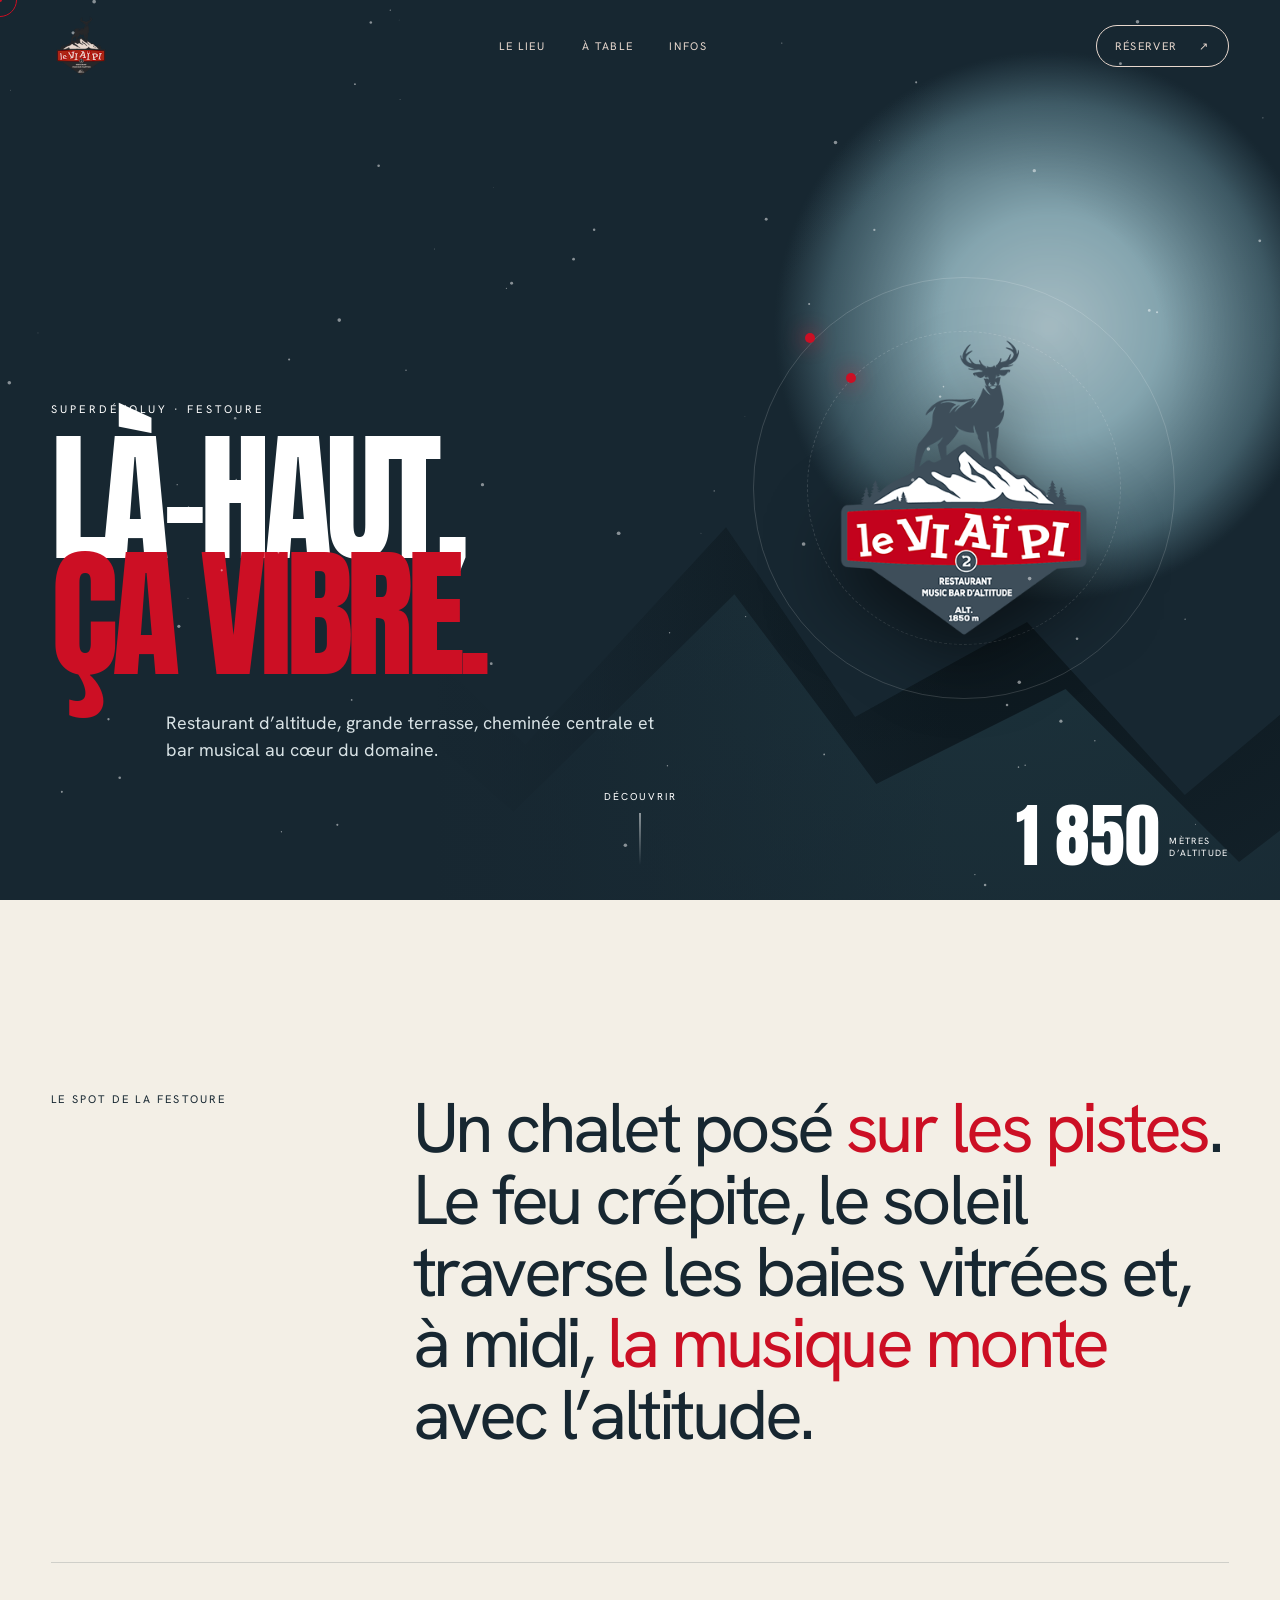
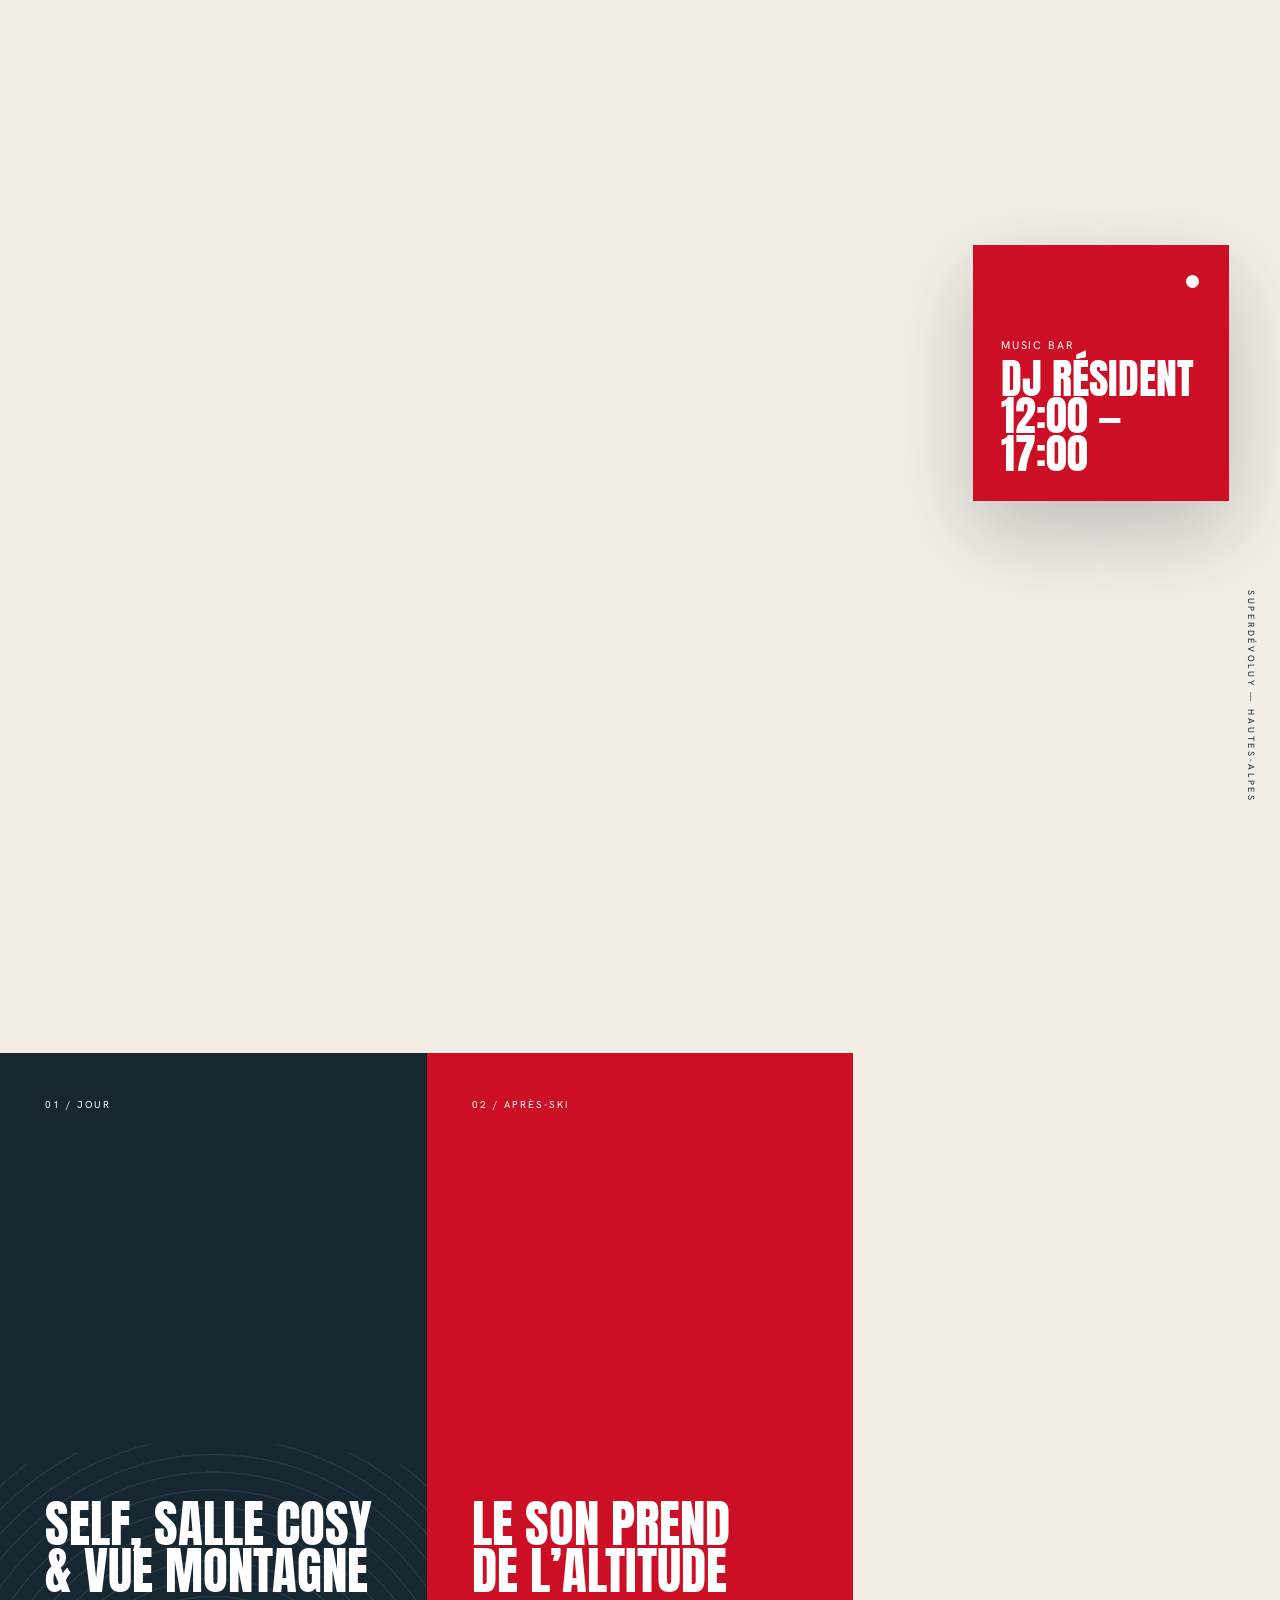
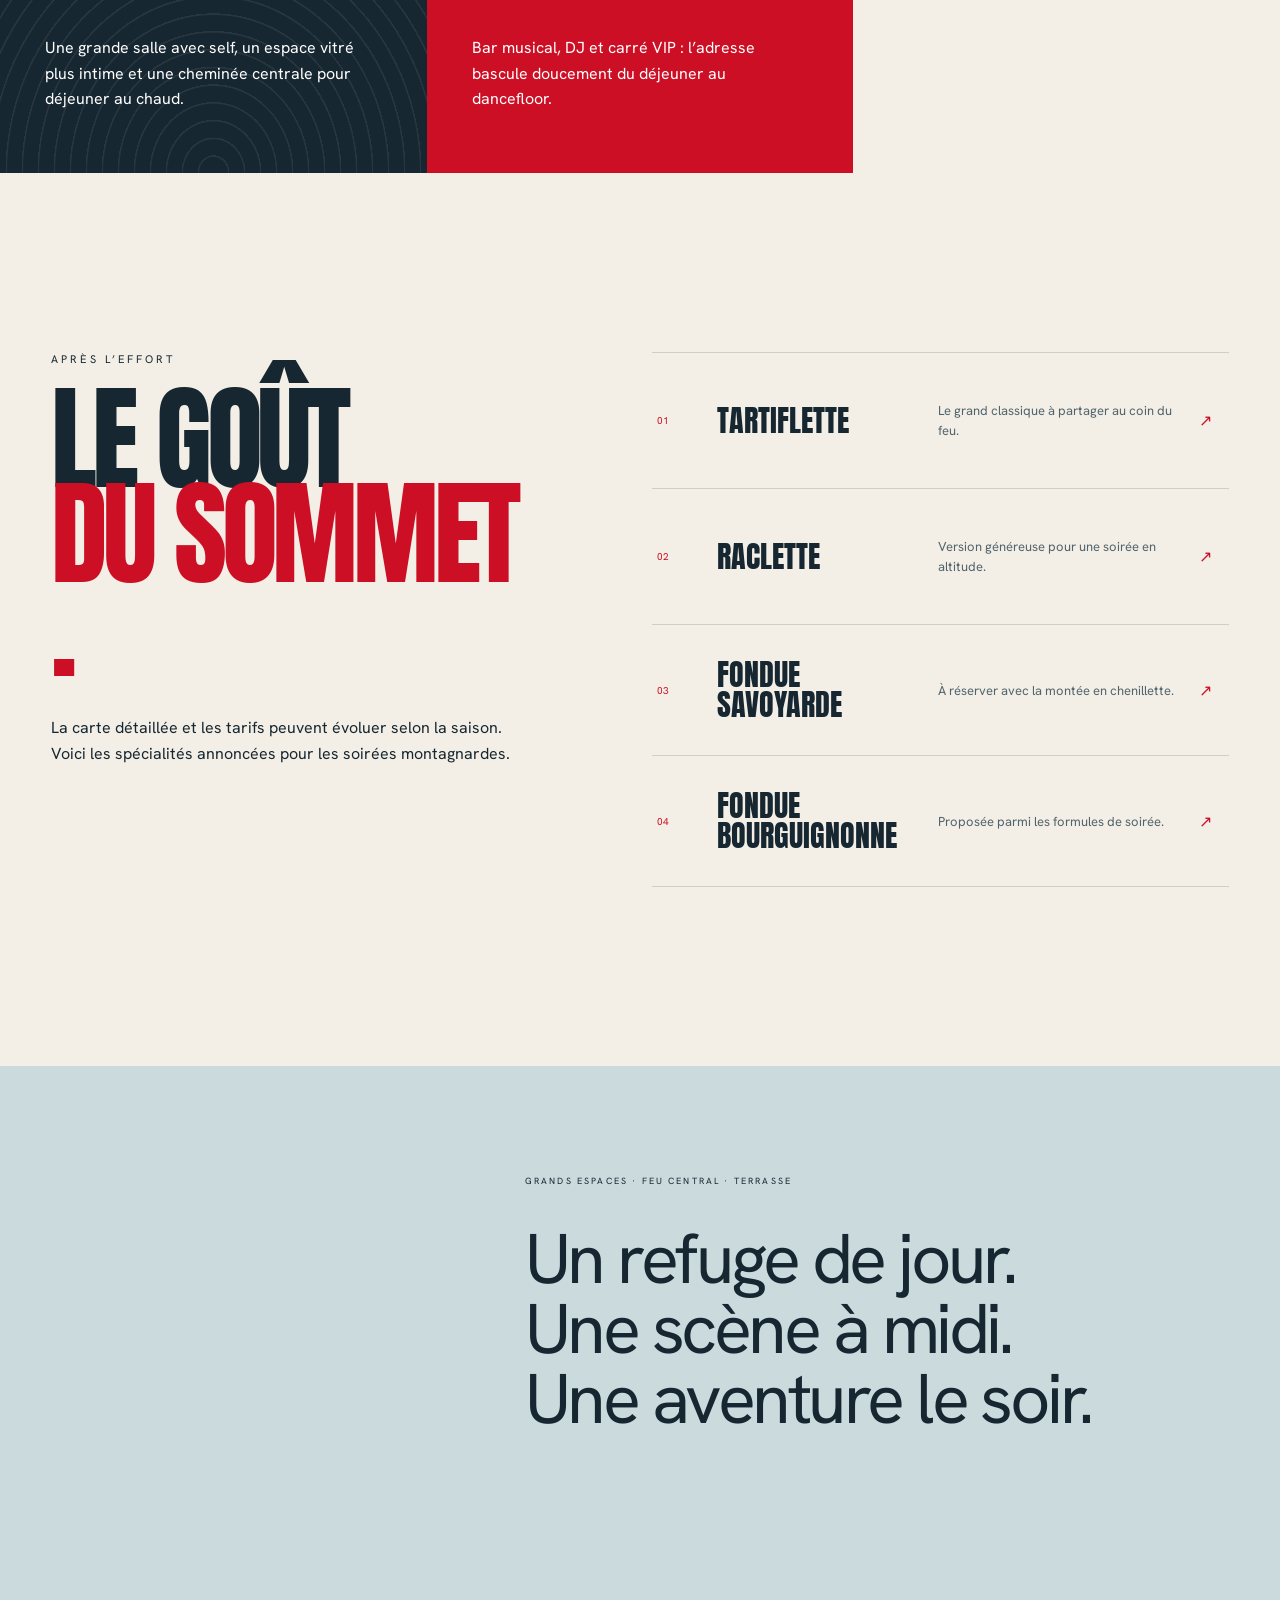
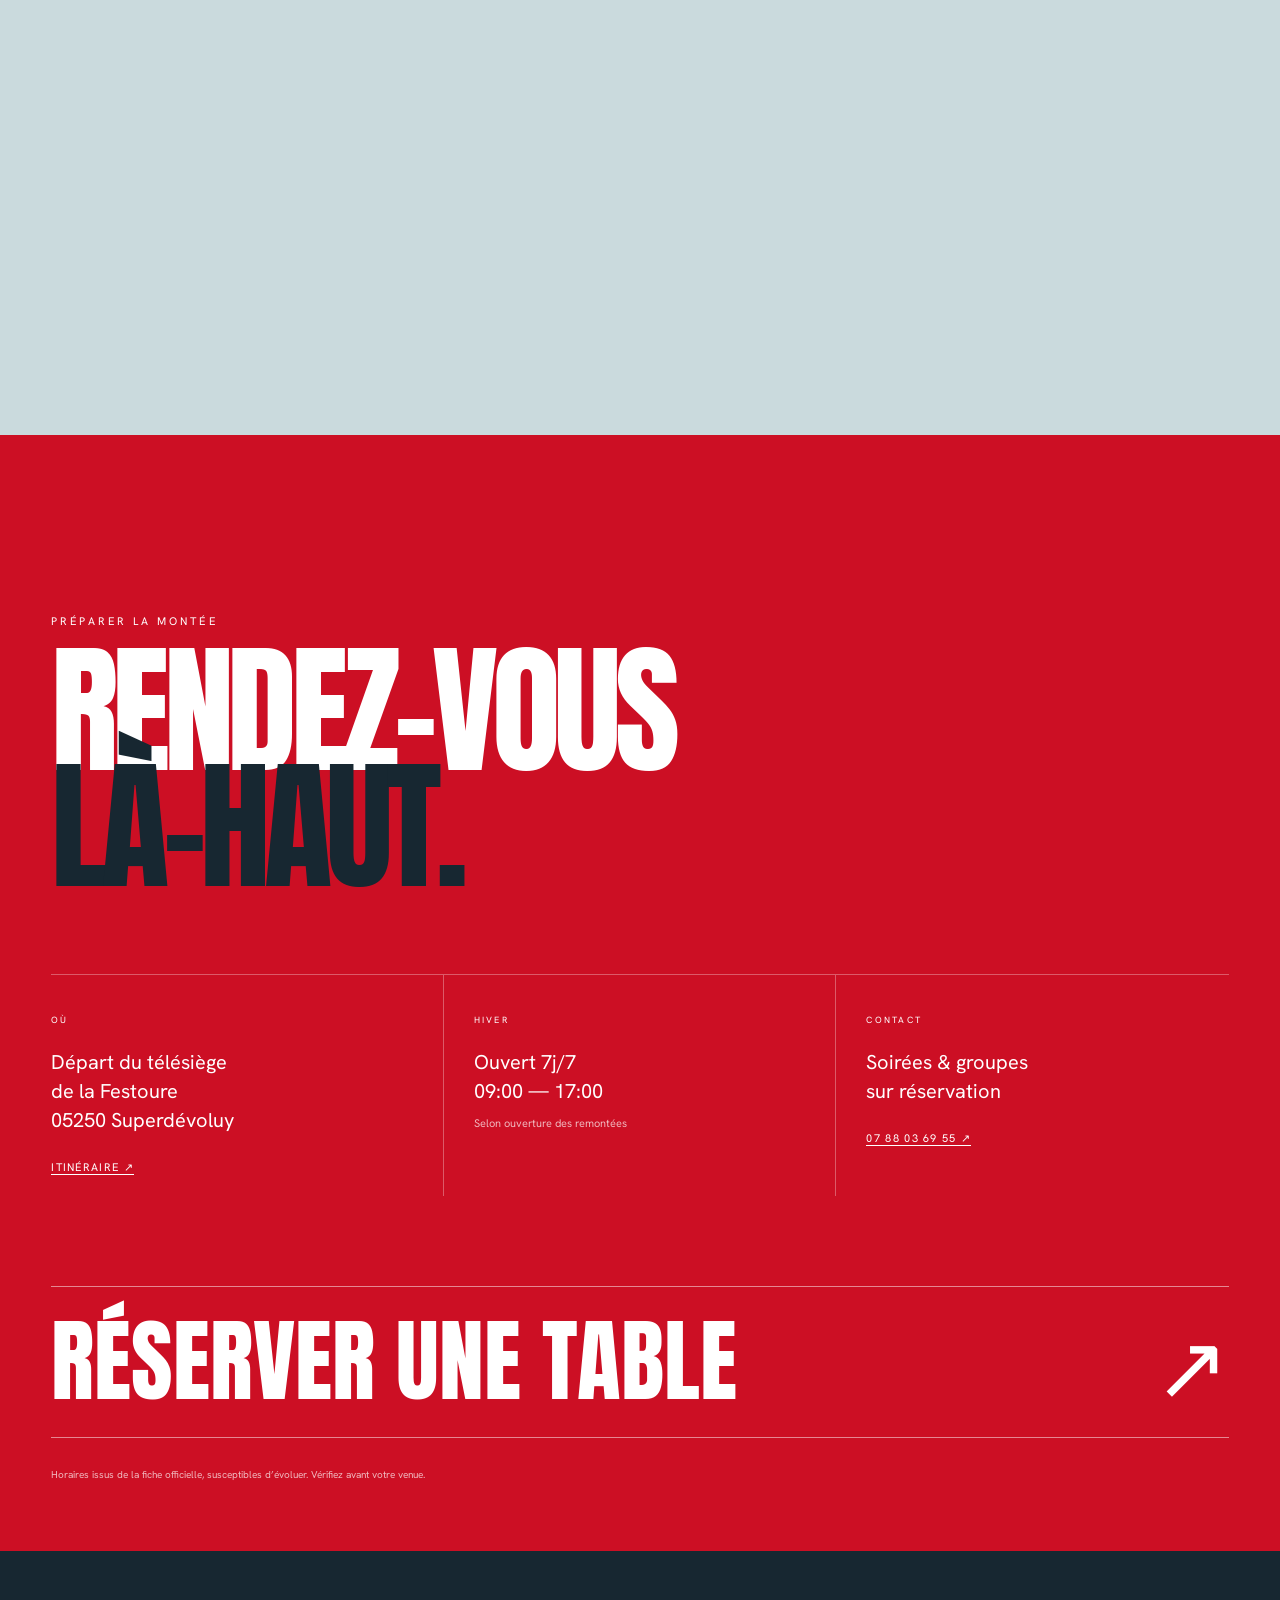
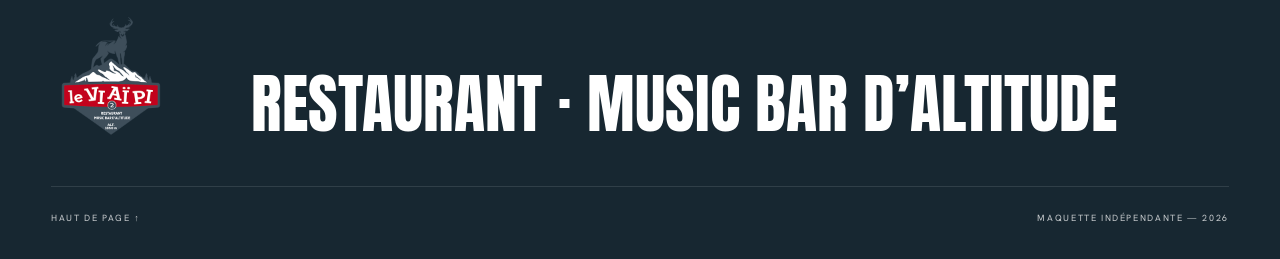
==== index.html @ 6c06258c "Initial premium website concept" ====
<!doctype html>
<html lang="fr">
<head>
  <meta charset="utf-8">
  <meta name="viewport" content="width=device-width, initial-scale=1">
  <meta name="theme-color" content="#172731">
  <meta name="description" content="Le Vi Aï Pi, restaurant et bar musical d’altitude à Superdévoluy, au départ du télésiège de la Festoure.">
  <title>Le Vi Aï Pi — Music bar d’altitude à Superdévoluy</title>
  <link rel="icon" href="favicon.svg" type="image/svg+xml">
  <link rel="preload" href="assets/anton.woff2" as="font" type="font/woff2" crossorigin>
  <link rel="preload" href="assets/hanken.woff2" as="font" type="font/woff2" crossorigin>
  <link rel="preload" href="assets/logo.png" as="image">
  <link rel="stylesheet" href="styles.css">
</head>
<body>
  <div class="loader" aria-hidden="true">
    <img src="assets/logo.png" alt="">
    <div class="loader-line"><i></i></div>
    <span>Montée à 1 850 m</span>
  </div>

  <canvas id="snow" aria-hidden="true"></canvas>
  <div class="cursor" aria-hidden="true"><span></span></div>

  <header class="nav">
    <a class="nav-mark" href="#top" aria-label="Retour en haut">
      <img src="assets/logo.png" alt="Le Vi Aï Pi">
    </a>
    <nav aria-label="Navigation principale">
      <a href="#experience">Le lieu</a>
      <a href="#carte">À table</a>
      <a href="#infos">Infos</a>
    </nav>
    <a class="nav-book magnetic" href="tel:+33788036955">Réserver <span>↗</span></a>
  </header>

  <main id="top">
    <section class="hero" aria-labelledby="hero-title">
      <div class="hero-bg" aria-hidden="true">
        <div class="ridge ridge-a"></div>
        <div class="ridge ridge-b"></div>
        <div class="sun"></div>
      </div>
      <div class="hero-copy">
        <p class="eyebrow reveal">Superdévoluy · Festoure</p>
        <h1 id="hero-title" class="split">Là-haut,<br><em>ça vibre.</em></h1>
        <p class="hero-intro reveal">Restaurant d’altitude, grande terrasse, cheminée centrale et bar musical au cœur du domaine.</p>
      </div>
      <div class="hero-emblem" data-tilt>
        <span class="orbit orbit-one"></span><span class="orbit orbit-two"></span>
        <img src="assets/logo.png" alt="Logo Le Vi Aï Pi — cerf sur les sommets">
      </div>
      <a class="scroll-cue" href="#experience"><span>Découvrir</span><i></i></a>
      <div class="altitude-stamp"><b>1 850</b><small>mètres<br>d’altitude</small></div>
    </section>

    <section class="manifesto" id="experience">
      <div class="manifesto-tag reveal">Le spot de la Festoure</div>
      <p class="manifesto-text">Un chalet posé <span>sur les pistes</span>. Le feu crépite, le soleil traverse les baies vitrées et, à midi, <span>la musique monte</span> avec l’altitude.</p>
      <div class="manifesto-line"></div>
    </section>

    <section class="photo-stage">
      <figure class="photo-main image-reveal">
        <img src="assets/terrace.webp" alt="Terrasse du Vi Aï Pi sur les pistes" loading="lazy">
        <figcaption><span>01</span> Plein soleil, face au snowpark</figcaption>
      </figure>
      <div class="floating-card reveal">
        <span class="pulse"></span>
        <p>Music bar</p>
        <strong>DJ résident<br>12:00 — 17:00</strong>
      </div>
      <p class="vertical-note">SUPERDÉVOLUY — HAUTES-ALPES</p>
    </section>

    <section class="features">
      <article class="feature feature-dark reveal">
        <span>01 / JOUR</span>
        <h2>Self, salle cosy<br>& vue montagne</h2>
        <p>Une grande salle avec self, un espace vitré plus intime et une cheminée centrale pour déjeuner au chaud.</p>
        <div class="wave" aria-hidden="true"></div>
      </article>
      <article class="feature feature-red reveal">
        <span>02 / APRÈS-SKI</span>
        <h2>Le son prend<br>de l’altitude</h2>
        <p>Bar musical, DJ et carré VIP : l’adresse bascule doucement du déjeuner au dancefloor.</p>
        <div class="equalizer" aria-hidden="true"><i></i><i></i><i></i><i></i><i></i><i></i><i></i></div>
      </article>
      <article class="feature feature-photo image-reveal">
        <img src="assets/interior.webp" alt="Ambiance intérieure du Vi Aï Pi" loading="lazy">
        <span>03 / SOIR</span>
        <div><h2>Soirées<br>montagnardes</h2><p>Montée et descente en chenillette, uniquement sur réservation.</p></div>
      </article>
    </section>

    <section class="menu" id="carte">
      <div class="menu-heading">
        <p class="eyebrow reveal">Après l’effort</p>
        <h2 class="split">Le goût<br><em>du sommet.</em></h2>
        <p class="reveal">La carte détaillée et les tarifs peuvent évoluer selon la saison. Voici les spécialités annoncées pour les soirées montagnardes.</p>
      </div>
      <div class="menu-list">
        <article class="menu-row reveal"><span>01</span><h3>Tartiflette</h3><p>Le grand classique à partager au coin du feu.</p><i>↗</i></article>
        <article class="menu-row reveal"><span>02</span><h3>Raclette</h3><p>Version généreuse pour une soirée en altitude.</p><i>↗</i></article>
        <article class="menu-row reveal"><span>03</span><h3>Fondue savoyarde</h3><p>À réserver avec la montée en chenillette.</p><i>↗</i></article>
        <article class="menu-row reveal"><span>04</span><h3>Fondue bourguignonne</h3><p>Proposée parmi les formules de soirée.</p><i>↗</i></article>
      </div>
    </section>

    <section class="gallery" aria-label="Galerie du Vi Aï Pi">
      <figure class="gallery-tall image-reveal"><img src="assets/altitude.webp" alt="Le Vi Aï Pi dans le domaine de Superdévoluy" loading="lazy"></figure>
      <div class="gallery-copy reveal"><span>GRANDS ESPACES · FEU CENTRAL · TERRASSE</span><p>Un refuge de jour.<br>Une scène à midi.<br>Une aventure le soir.</p></div>
      <figure class="gallery-wide image-reveal"><img src="assets/experience.webp" alt="Expérience en altitude au Vi Aï Pi" loading="lazy"></figure>
    </section>

    <section class="visit" id="infos">
      <div class="visit-title">
        <p class="eyebrow reveal">Préparer la montée</p>
        <h2 class="split">Rendez-vous<br><em>là-haut.</em></h2>
      </div>
      <div class="visit-grid">
        <div class="info-block reveal"><span>OÙ</span><p>Départ du télésiège<br>de la Festoure<br>05250 Superdévoluy</p><a href="https://www.google.com/maps/search/?api=1&query=Le+Vi+Ai+Pi+Altitude+Superdevoluy" target="_blank" rel="noopener">Itinéraire ↗</a></div>
        <div class="info-block reveal"><span>HIVER</span><p>Ouvert 7j/7<br>09:00 — 17:00<br><small>Selon ouverture des remontées</small></p></div>
        <div class="info-block reveal"><span>CONTACT</span><p>Soirées & groupes<br>sur réservation</p><a href="tel:+33788036955">07 88 03 69 55 ↗</a></div>
      </div>
      <a class="big-cta magnetic" href="tel:+33788036955"><span>Réserver une table</span><i>↗</i></a>
      <p class="notice">Horaires issus de la fiche officielle, susceptibles d’évoluer. Vérifiez avant votre venue.</p>
    </section>
  </main>

  <footer>
    <img src="assets/logo.png" alt="Le Vi Aï Pi">
    <p>Restaurant · Music bar d’altitude</p>
    <div><a href="#top">Haut de page ↑</a><span>Maquette indépendante — 2026</span></div>
  </footer>

  <script src="app.js"></script>
</body>
</html>
---- styles.css ----
@font-face{font-family:Anton;src:url('assets/anton.woff2') format('woff2');font-display:swap}@font-face{font-family:Hanken;src:url('assets/hanken.woff2') format('woff2');font-display:swap}
:root{--ink:#172731;--red:#cc0f24;--paper:#f3efe6;--ice:#d8e5e8;--line:rgba(23,39,49,.16);--pad:clamp(22px,4vw,72px)}
*{box-sizing:border-box}html{scroll-behavior:smooth}body{margin:0;background:var(--paper);color:var(--ink);font-family:Hanken,Arial,sans-serif;overflow-x:hidden}body.loading{overflow:hidden}a{color:inherit;text-decoration:none}img{display:block;max-width:100%}button,a{cursor:none}::selection{background:var(--red);color:white}
.loader{position:fixed;inset:0;z-index:1000;background:var(--ink);display:grid;place-content:center;justify-items:center;gap:24px;color:white;transition:opacity .7s ease,visibility .7s}.loader.done{opacity:0;visibility:hidden}.loader img{width:150px;filter:drop-shadow(0 12px 28px #0008);animation:loaderFloat 1.6s ease-in-out infinite}.loader span{text-transform:uppercase;font-size:11px;letter-spacing:.26em}.loader-line{width:210px;height:2px;background:#ffffff20;overflow:hidden}.loader-line i{display:block;width:45%;height:100%;background:var(--red);animation:loading 1.3s ease-in-out infinite}@keyframes loading{from{transform:translateX(-110%)}to{transform:translateX(270%)}}@keyframes loaderFloat{50%{transform:translateY(-8px)}}
#snow{position:fixed;inset:0;z-index:8;pointer-events:none;opacity:.7}.cursor{position:fixed;left:0;top:0;width:34px;height:34px;border:1px solid var(--red);border-radius:50%;z-index:999;pointer-events:none;transform:translate(-50%,-50%);transition:width .2s,height .2s,background .2s}.cursor span{position:absolute;width:4px;height:4px;border-radius:50%;background:var(--red);inset:50%;transform:translate(-50%,-50%)}.cursor.hover{width:62px;height:62px;background:#cc0f2418}@media(pointer:coarse){.cursor{display:none}button,a{cursor:pointer}}
.nav{position:fixed;z-index:50;top:0;left:0;right:0;height:92px;padding:12px var(--pad);display:flex;align-items:center;justify-content:space-between;color:white;mix-blend-mode:difference;transition:transform .45s}.nav.hide{transform:translateY(-110%)}.nav-mark img{width:60px;height:68px;object-fit:contain}.nav nav{display:flex;gap:36px;text-transform:uppercase;font-size:11px;letter-spacing:.15em}.nav nav a{position:relative}.nav nav a:after{content:"";position:absolute;left:0;right:100%;bottom:-6px;height:1px;background:currentColor;transition:right .3s}.nav nav a:hover:after{right:0}.nav-book{border:1px solid currentColor;border-radius:999px;padding:13px 18px;text-transform:uppercase;font-size:11px;letter-spacing:.12em}.nav-book span{margin-left:18px}
.hero{height:100svh;min-height:720px;position:relative;overflow:hidden;background:var(--ink);color:white;padding:130px var(--pad) 55px;display:grid;grid-template-columns:1.1fr .9fr;align-items:center}.hero-bg{position:absolute;inset:0;overflow:hidden}.hero-bg:after{content:"";position:absolute;inset:0;background:radial-gradient(circle at 76% 42%,transparent 0 18%,#17273199 54%,#172731 82%),linear-gradient(90deg,#172731 0 34%,transparent 74%)}.sun{position:absolute;width:44vw;aspect-ratio:1;border-radius:50%;right:-4vw;top:5vh;background:radial-gradient(circle,#d5edf3 0,#a9cfd9 28%,#557783 56%,transparent 69%);filter:blur(2px);opacity:.75}.ridge{position:absolute;left:-6%;right:-6%;bottom:-15%;height:62%;clip-path:polygon(0 67%,9% 52%,18% 60%,31% 21%,42% 48%,56% 9%,65% 43%,77% 26%,88% 57%,100% 31%,100% 100%,0 100%);background:#0c171d}.ridge-b{transform:translateY(12%) scaleX(1.1);background:#213943;opacity:.8}.hero-copy{position:relative;z-index:2;align-self:end;padding-bottom:9vh}.eyebrow{text-transform:uppercase;font-size:11px;letter-spacing:.28em;margin:0 0 25px}.hero h1,.menu h2,.visit h2{font:400 clamp(80px,11vw,190px)/.82 Anton,sans-serif;text-transform:uppercase;letter-spacing:-.045em;margin:0}.hero h1 em,.menu h2 em,.visit h2 em{font-style:normal;color:var(--red)}.hero-intro{font-size:clamp(16px,1.4vw,21px);line-height:1.5;max-width:520px;margin:38px 0 0 9vw;color:#d7e1e4}.hero-emblem{position:relative;z-index:3;justify-self:center;width:min(35vw,490px);aspect-ratio:1;display:grid;place-items:center;transform-style:preserve-3d;will-change:transform}.hero-emblem img{width:67%;filter:drop-shadow(0 30px 35px #0008);animation:emblem 5s ease-in-out infinite}.orbit{position:absolute;inset:3%;border:1px solid #ffffff28;border-radius:50%;animation:spin 18s linear infinite}.orbit:before{content:"";position:absolute;width:10px;height:10px;background:var(--red);border-radius:50%;top:13%;left:12%;box-shadow:0 0 20px var(--red)}.orbit-two{inset:15%;animation-direction:reverse;animation-duration:11s;border-style:dashed}@keyframes spin{to{transform:rotate(360deg)}}@keyframes emblem{50%{transform:translateY(-14px) rotate(-1deg)}}.scroll-cue{position:absolute;z-index:4;bottom:35px;left:50%;transform:translateX(-50%);font-size:10px;letter-spacing:.2em;text-transform:uppercase;display:grid;justify-items:center;gap:10px}.scroll-cue i{height:52px;width:1px;background:linear-gradient(white,transparent)}.altitude-stamp{position:absolute;right:var(--pad);bottom:40px;display:flex;align-items:flex-end;gap:9px;z-index:3}.altitude-stamp b{font:70px/.7 Anton}.altitude-stamp small{text-transform:uppercase;font-size:9px;letter-spacing:.15em;line-height:1.4}
.manifesto{padding:clamp(100px,15vw,240px) var(--pad);display:grid;grid-template-columns:1fr 3fr;gap:7vw;position:relative}.manifesto-tag{font-size:11px;text-transform:uppercase;letter-spacing:.2em}.manifesto-text{font-size:clamp(38px,5.5vw,86px);line-height:1.02;letter-spacing:-.05em;margin:0;max-width:1300px}.manifesto-text span{color:var(--red)}.manifesto-line{position:absolute;bottom:80px;left:var(--pad);right:var(--pad);height:1px;background:var(--line);transform-origin:left}
.photo-stage{position:relative;padding:0 calc(var(--pad) * 1.6) 150px}.photo-main{margin:0;width:84%;height:min(72vw,860px);overflow:hidden;position:relative}.photo-main img{width:100%;height:100%;object-fit:cover;transform:scale(1.08)}.photo-main figcaption{position:absolute;left:22px;bottom:22px;background:var(--paper);padding:14px 18px;text-transform:uppercase;font-size:10px;letter-spacing:.13em}.photo-main figcaption span{color:var(--red);margin-right:30px}.floating-card{position:absolute;right:var(--pad);top:20%;background:var(--red);color:white;width:clamp(180px,20vw,310px);aspect-ratio:1;padding:28px;display:flex;flex-direction:column;justify-content:flex-end;box-shadow:0 30px 80px #17273140;transform:rotate(3deg)}.floating-card p{font-size:11px;text-transform:uppercase;letter-spacing:.17em;margin:auto 0 8px}.floating-card strong{font:42px/.9 Anton;text-transform:uppercase}.pulse{position:absolute;top:30px;right:30px;width:13px;height:13px;border-radius:50%;background:white;box-shadow:0 0 0 0 #fff;animation:pulse 1.8s infinite}@keyframes pulse{70%{box-shadow:0 0 0 18px #ffffff00}}.vertical-note{position:absolute;right:14px;bottom:250px;writing-mode:vertical-rl;text-transform:uppercase;font-size:9px;letter-spacing:.3em}
.features{display:grid;grid-template-columns:repeat(3,1fr);min-height:720px}.feature{padding:45px;position:relative;overflow:hidden;min-height:660px;display:flex;flex-direction:column}.feature>span{font-size:10px;letter-spacing:.2em;z-index:2}.feature h2{font:clamp(45px,4vw,72px)/.92 Anton;text-transform:uppercase;margin:auto 0 25px;position:relative;z-index:2}.feature p{max-width:360px;line-height:1.6;position:relative;z-index:2}.feature-dark{background:var(--ink);color:white}.feature-red{background:var(--red);color:white}.feature-photo{padding:0;color:white}.feature-photo>img{position:absolute;inset:0;width:100%;height:100%;object-fit:cover;transition:transform 1s}.feature-photo:after{content:"";position:absolute;inset:0;background:linear-gradient(transparent 30%,#071016e8)}.feature-photo>span{padding:45px}.feature-photo div{position:absolute;z-index:2;left:45px;right:45px;bottom:45px}.feature-photo h2{margin:0 0 25px}.wave{position:absolute;inset:auto -20% 0;height:46%;border-radius:50% 50% 0 0/30% 30% 0 0;background:repeating-radial-gradient(ellipse at center bottom,transparent 0 14px,#ffffff12 15px 16px);animation:wave 5s ease-in-out infinite}@keyframes wave{50%{transform:scale(1.08) translateY(8%)}}.equalizer{height:42%;display:flex;align-items:flex-end;gap:9px;position:absolute;bottom:-2%;right:5%;left:5%;opacity:.25}.equalizer i{flex:1;background:#fff;animation:eq 1s ease-in-out infinite alternate;transform-origin:bottom}.equalizer i:nth-child(2n){animation-delay:.2s}.equalizer i:nth-child(3n){animation-delay:.45s}@keyframes eq{from{height:18%}to{height:95%}}
.menu{padding:clamp(110px,14vw,220px) var(--pad);display:grid;grid-template-columns:.9fr 1.1fr;gap:10vw}.menu-heading h2{font-size:clamp(78px,9vw,150px)}.menu-heading>p:last-child{max-width:520px;line-height:1.65;margin-top:40px}.menu-list{border-top:1px solid var(--line)}.menu-row{display:grid;grid-template-columns:40px 1fr 1.2fr 25px;gap:20px;align-items:center;border-bottom:1px solid var(--line);padding:35px 5px;transition:background .35s,padding .35s}.menu-row:hover{background:#fff9;padding-left:22px;padding-right:22px}.menu-row>span{font-size:10px;color:var(--red)}.menu-row h3{font:30px/1 Anton;text-transform:uppercase;margin:0}.menu-row p{font-size:13px;line-height:1.5;color:#51646d}.menu-row i{font-style:normal;color:var(--red)}
.gallery{background:#cadadd;padding:var(--pad);display:grid;grid-template-columns:.75fr 1.25fr;grid-template-rows:auto auto;gap:var(--pad);align-items:end}.gallery figure{margin:0;overflow:hidden}.gallery img{width:100%;height:100%;object-fit:cover}.gallery-tall{height:66vw;max-height:920px;grid-row:1/3}.gallery-wide{height:35vw;max-height:520px}.gallery-copy{padding:50px 0}.gallery-copy span{font-size:9px;letter-spacing:.24em}.gallery-copy p{font-size:clamp(40px,5.5vw,82px);line-height:1;margin:35px 0 0;letter-spacing:-.05em}
.visit{background:var(--red);color:white;padding:clamp(110px,14vw,210px) var(--pad) 60px}.visit-title h2{font-size:clamp(85px,11vw,180px)}.visit-title h2 em{color:var(--ink)}.visit-grid{display:grid;grid-template-columns:repeat(3,1fr);margin:90px 0;border-top:1px solid #ffffff50}.info-block{padding:32px 20px 20px 0;border-right:1px solid #ffffff50;min-height:220px}.info-block:last-child{border:0;padding-left:30px}.info-block:nth-child(2){padding-left:30px}.info-block span{font-size:9px;letter-spacing:.25em}.info-block p{font-size:20px;line-height:1.45}.info-block small{font-size:11px;opacity:.7}.info-block a{text-transform:uppercase;font-size:11px;letter-spacing:.12em;border-bottom:1px solid}.big-cta{border-top:1px solid #ffffff80;border-bottom:1px solid #ffffff80;padding:30px 0;display:flex;justify-content:space-between;align-items:center;font:clamp(45px,7vw,110px)/1 Anton;text-transform:uppercase}.big-cta i{font-style:normal}.notice{font-size:10px;opacity:.7;margin-top:30px}
footer{background:var(--ink);color:white;padding:65px var(--pad) 35px;display:grid;grid-template-columns:150px 1fr;align-items:end;gap:50px}footer img{width:120px}footer>p{font:clamp(32px,5vw,70px)/1 Anton;text-transform:uppercase;margin:0}footer div{grid-column:1/-1;border-top:1px solid #ffffff25;padding-top:25px;display:flex;justify-content:space-between;text-transform:uppercase;font-size:9px;letter-spacing:.18em;opacity:.75}
.reveal{opacity:0;transform:translateY(35px);transition:opacity .9s ease,transform .9s cubic-bezier(.2,.75,.2,1)}.reveal.visible{opacity:1;transform:none}.split .char{display:inline-block;transform:translateY(110%);opacity:0;transition:transform .8s cubic-bezier(.2,.8,.2,1),opacity .5s}.split.visible .char{transform:none;opacity:1}.image-reveal{clip-path:inset(0 0 100% 0);transition:clip-path 1.25s cubic-bezier(.2,.75,.2,1)}.image-reveal.visible{clip-path:inset(0)}.image-reveal img{transition:transform 1.5s cubic-bezier(.2,.75,.2,1)}.image-reveal.visible img{transform:scale(1)}
@media(max-width:900px){.nav{height:76px}.nav nav{display:none}.nav-mark img{width:48px}.hero{grid-template-columns:1fr;padding-top:100px}.hero-copy{align-self:end;padding-bottom:17vh}.hero-emblem{position:absolute;width:76vw;right:-20vw;top:10vh;opacity:.7}.hero-intro{max-width:80%}.altitude-stamp{display:none}.manifesto{grid-template-columns:1fr}.manifesto-text{font-size:42px}.photo-stage{padding:0 20px 100px}.photo-main{width:100%;height:110vw}.floating-card{top:auto;bottom:40px;right:8px}.features{grid-template-columns:1fr}.feature{min-height:600px}.menu{grid-template-columns:1fr}.menu-row{grid-template-columns:30px 1fr 20px}.menu-row p{display:none}.gallery{grid-template-columns:1fr}.gallery-tall{height:120vw;grid-row:auto}.gallery-wide{height:70vw}.visit-grid{grid-template-columns:1fr}.info-block{border-right:0;border-bottom:1px solid #ffffff50;padding-left:0!important}.big-cta{font-size:45px}footer{grid-template-columns:90px 1fr;gap:20px}footer img{width:80px}.cursor{display:none}}
@media(prefers-reduced-motion:reduce){*{scroll-behavior:auto!important;animation:none!important;transition-duration:.01ms!important}.reveal,.split .char{opacity:1;transform:none}.image-reveal{clip-path:none}}
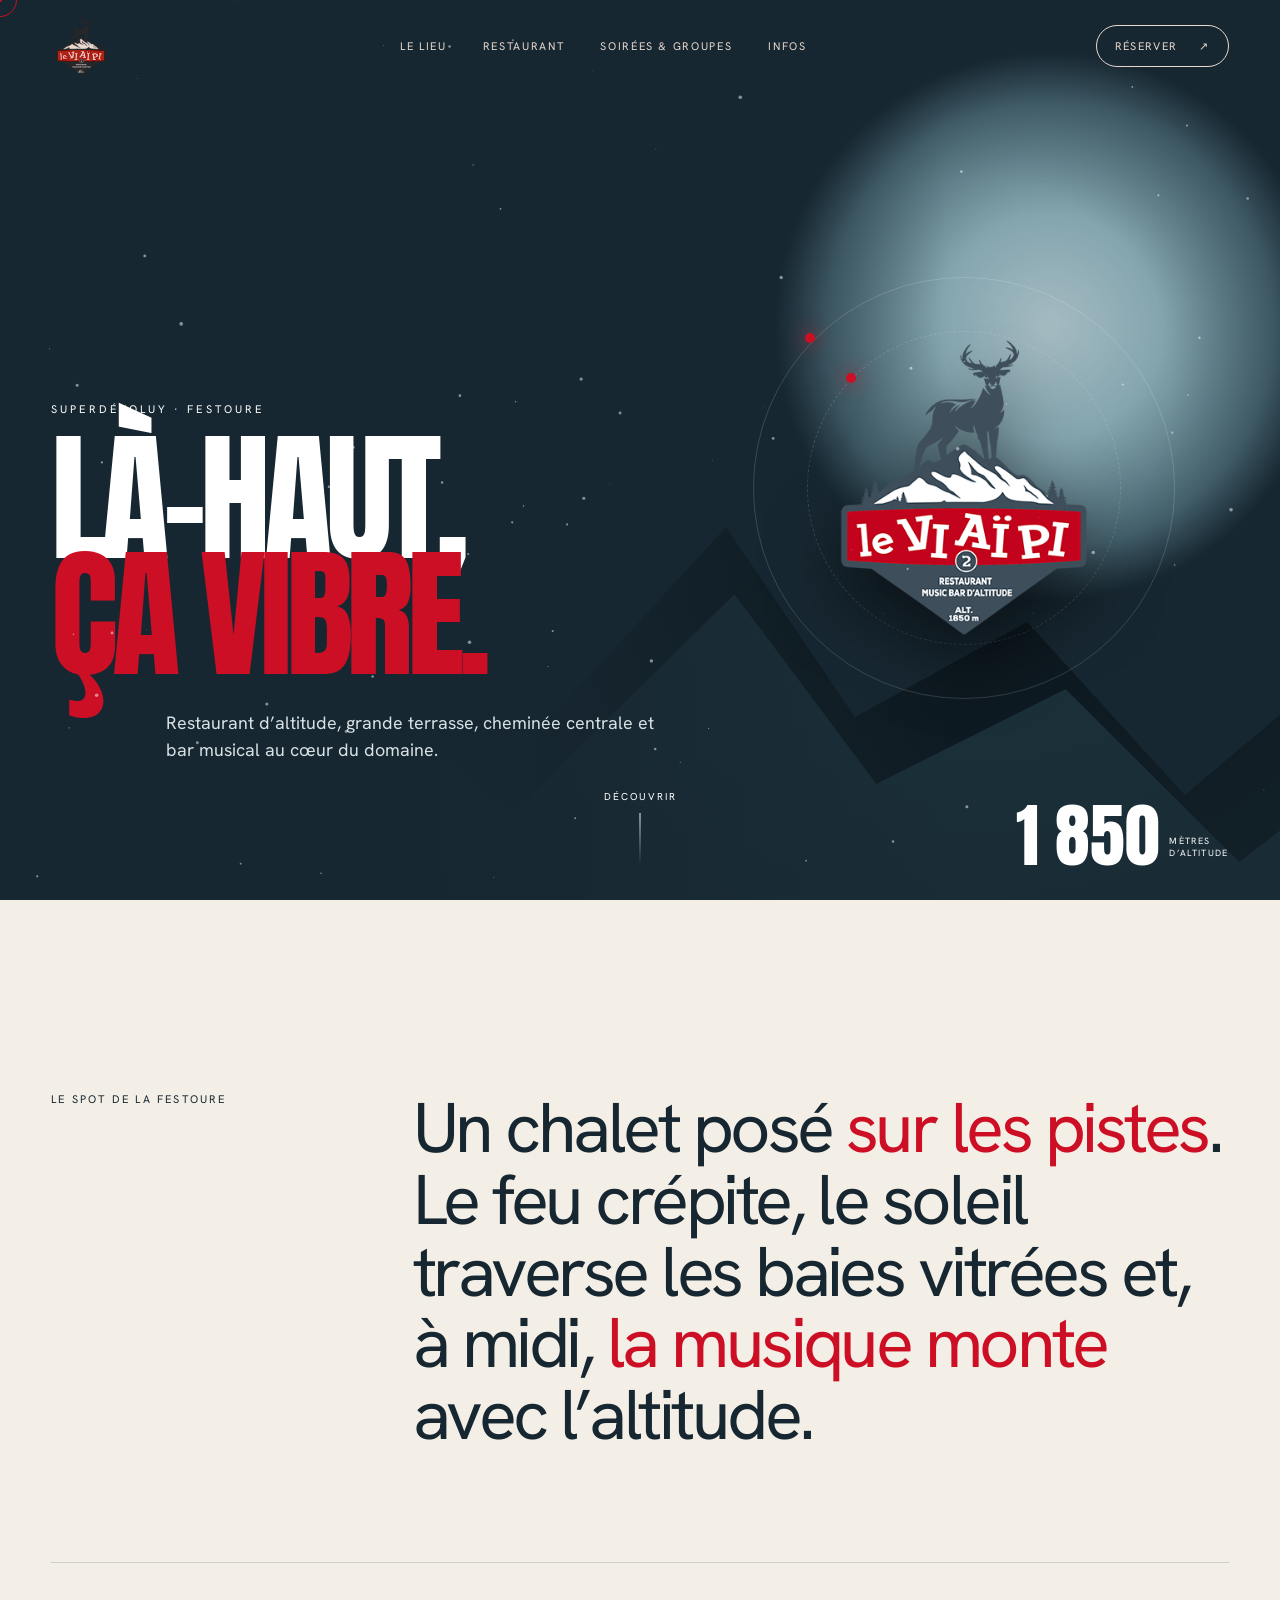
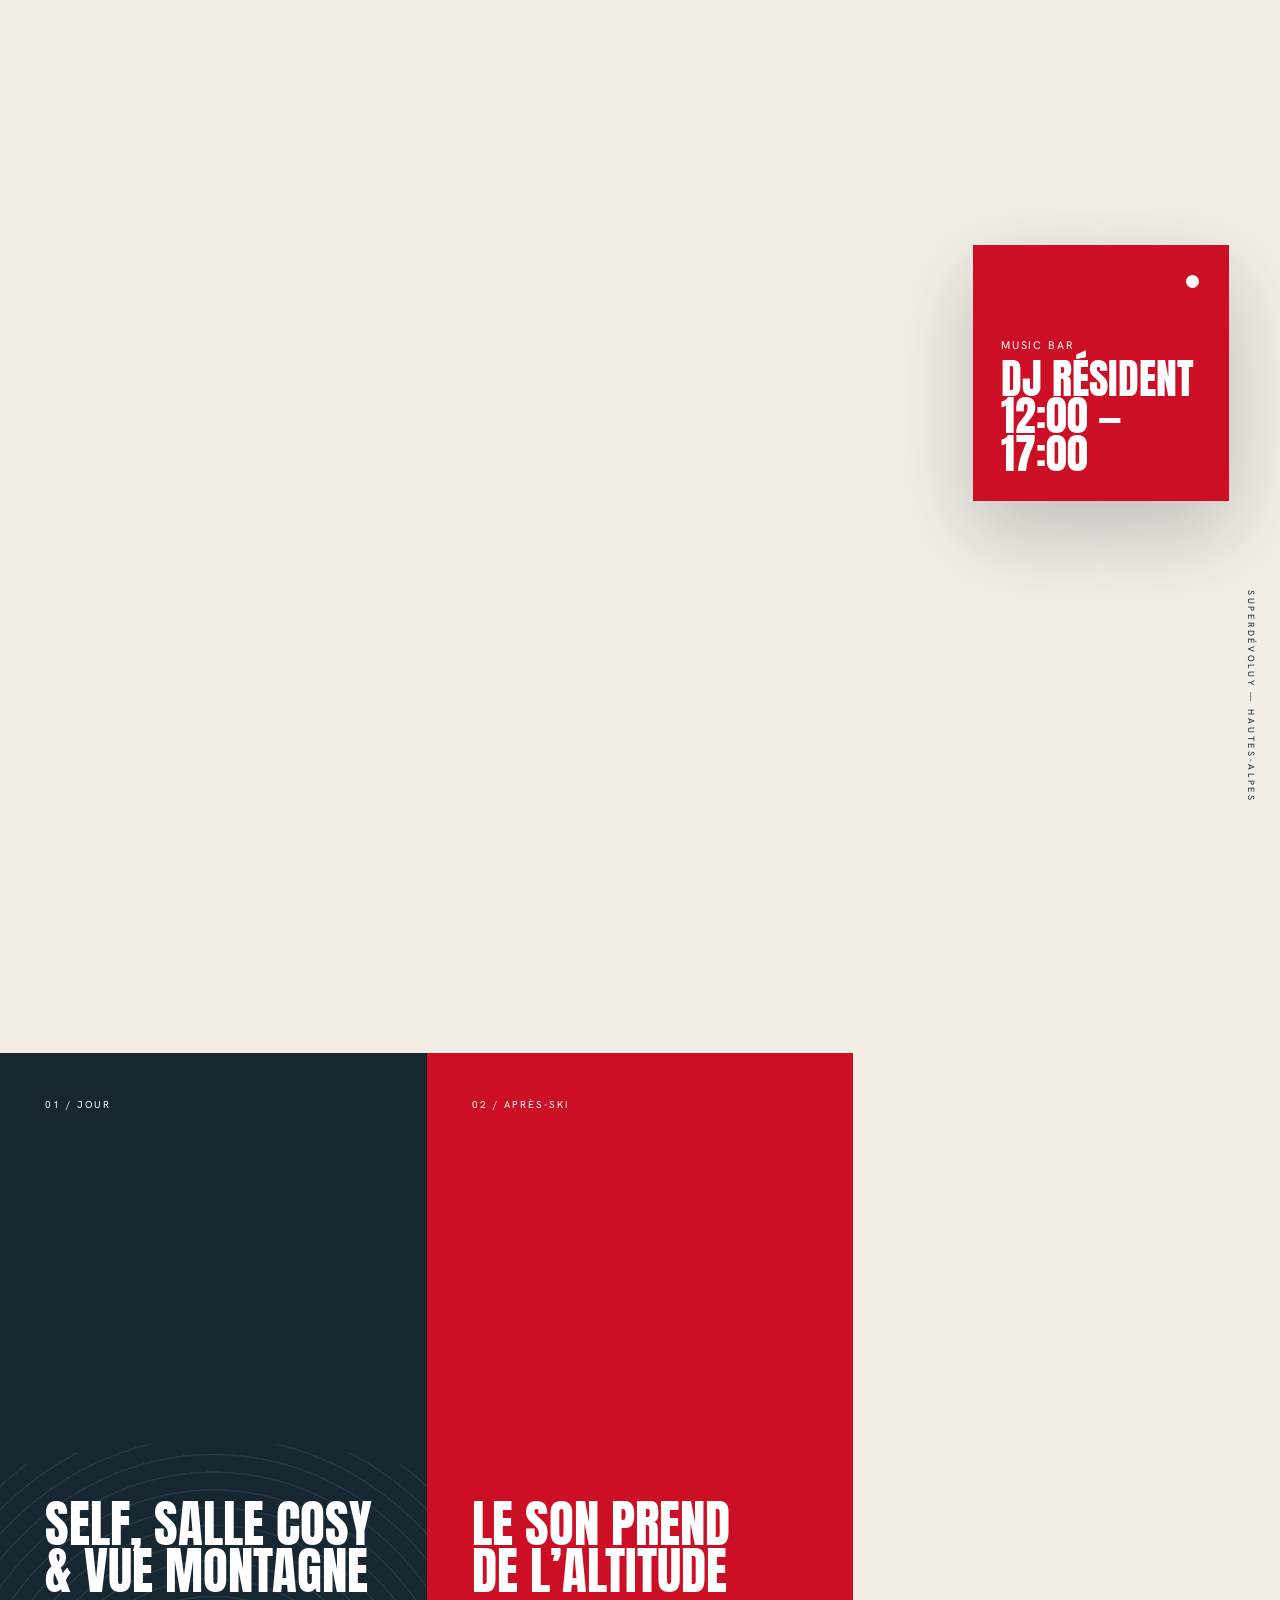
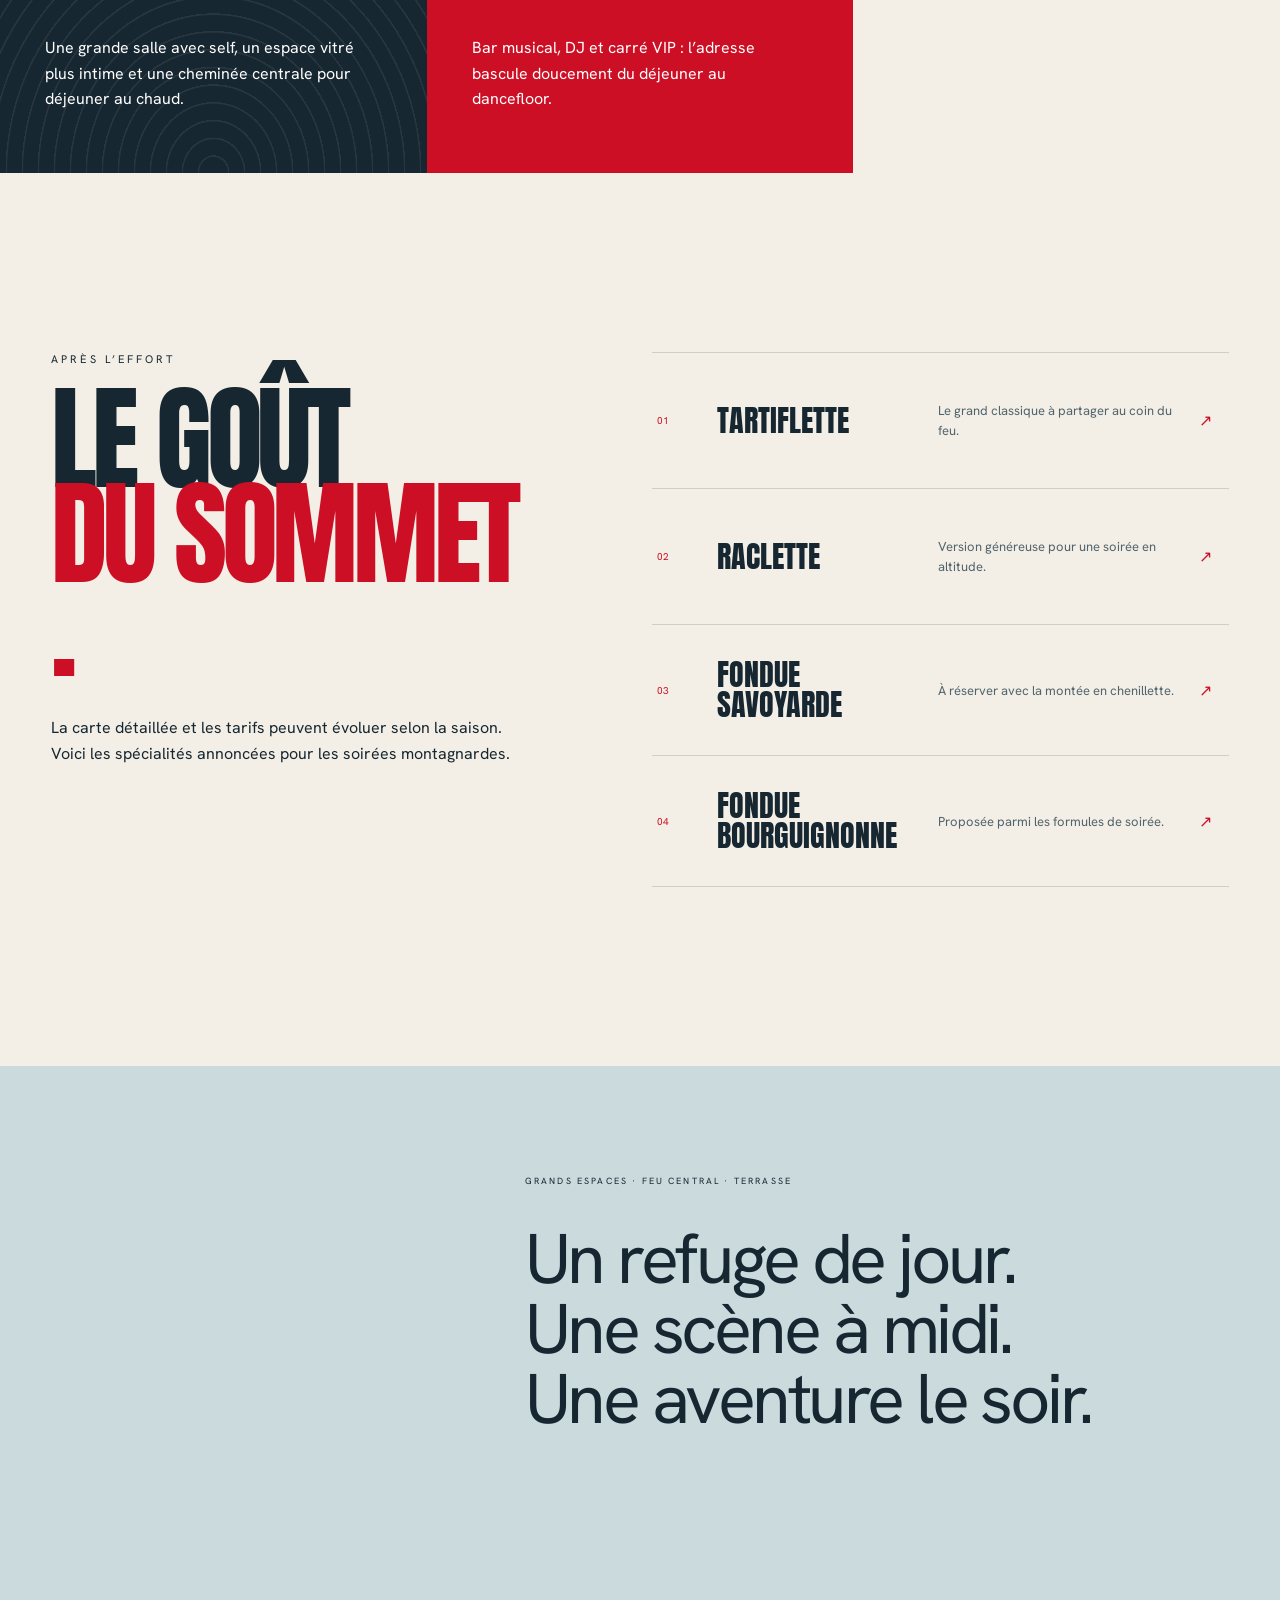
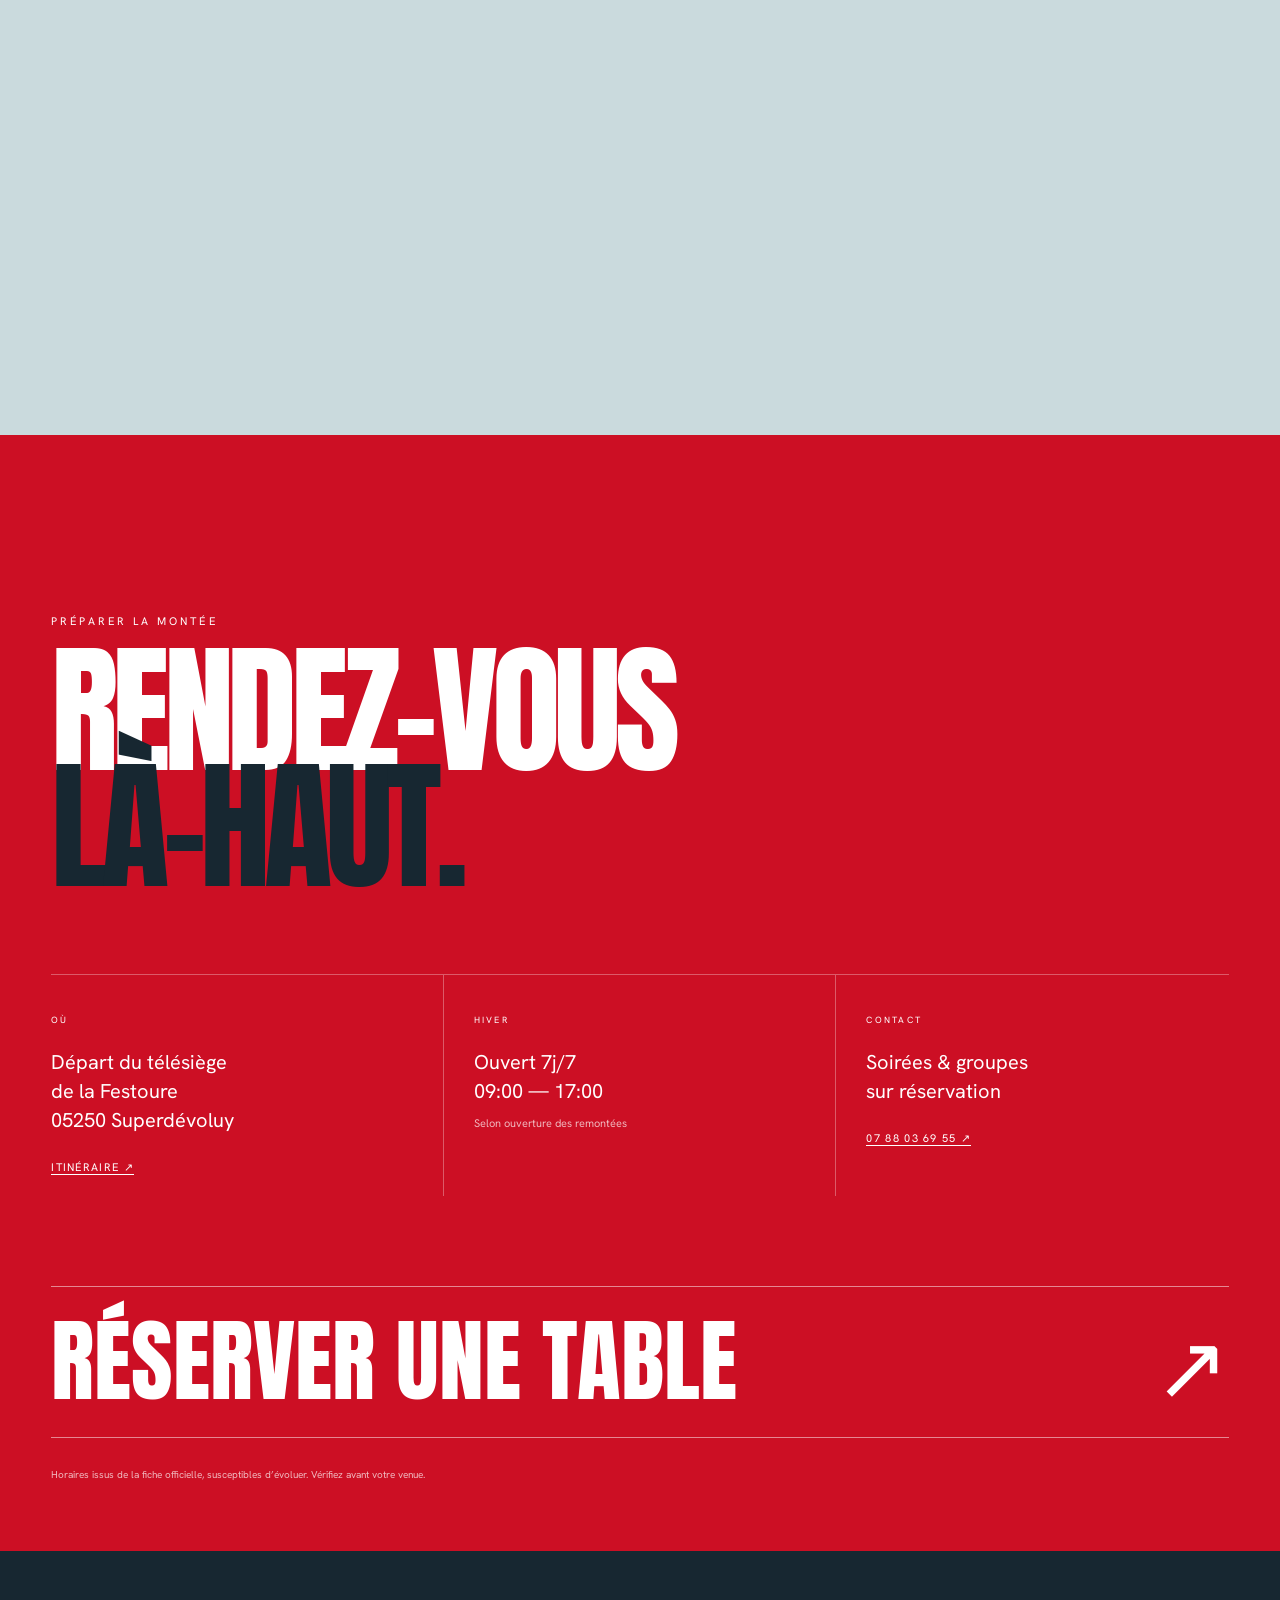
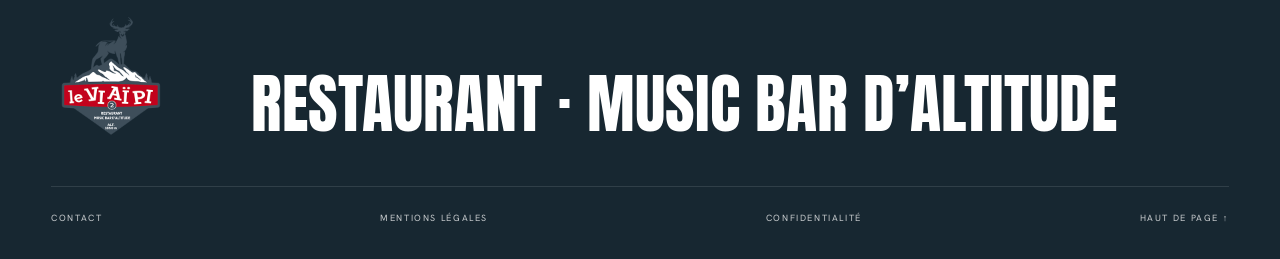
==== commit 04d0060e: "feat: expand into a complete multipage website" ====
--- a/index.html
+++ b/index.html
@@ -27,9 +27,10 @@
       <img src="assets/logo.png" alt="Le Vi Aï Pi">
     </a>
     <nav aria-label="Navigation principale">
-      <a href="#experience">Le lieu</a>
-      <a href="#carte">À table</a>
-      <a href="#infos">Infos</a>
+      <a href="le-lieu.html">Le lieu</a>
+      <a href="restaurant.html">Restaurant</a>
+      <a href="soirees-groupes.html">Soirées & groupes</a>
+      <a href="infos-pratiques.html">Infos</a>
     </nav>
     <a class="nav-book magnetic" href="tel:+33788036955">Réserver <span>↗</span></a>
   </header>
@@ -131,7 +132,7 @@
   <footer>
     <img src="assets/logo.png" alt="Le Vi Aï Pi">
     <p>Restaurant · Music bar d’altitude</p>
-    <div><a href="#top">Haut de page ↑</a><span>Maquette indépendante — 2026</span></div>
+    <div><a href="contact.html">Contact</a><a href="mentions-legales.html">Mentions légales</a><a href="confidentialite.html">Confidentialité</a><a href="#top">Haut de page ↑</a></div>
   </footer>
 
   <script src="app.js"></script>
--- a/styles.css
+++ b/styles.css
@@ -15,3 +15,13 @@
 .reveal{opacity:0;transform:translateY(35px);transition:opacity .9s ease,transform .9s cubic-bezier(.2,.75,.2,1)}.reveal.visible{opacity:1;transform:none}.split .char{display:inline-block;transform:translateY(110%);opacity:0;transition:transform .8s cubic-bezier(.2,.8,.2,1),opacity .5s}.split.visible .char{transform:none;opacity:1}.image-reveal{clip-path:inset(0 0 100% 0);transition:clip-path 1.25s cubic-bezier(.2,.75,.2,1)}.image-reveal.visible{clip-path:inset(0)}.image-reveal img{transition:transform 1.5s cubic-bezier(.2,.75,.2,1)}.image-reveal.visible img{transform:scale(1)}
 @media(max-width:900px){.nav{height:76px}.nav nav{display:none}.nav-mark img{width:48px}.hero{grid-template-columns:1fr;padding-top:100px}.hero-copy{align-self:end;padding-bottom:17vh}.hero-emblem{position:absolute;width:76vw;right:-20vw;top:10vh;opacity:.7}.hero-intro{max-width:80%}.altitude-stamp{display:none}.manifesto{grid-template-columns:1fr}.manifesto-text{font-size:42px}.photo-stage{padding:0 20px 100px}.photo-main{width:100%;height:110vw}.floating-card{top:auto;bottom:40px;right:8px}.features{grid-template-columns:1fr}.feature{min-height:600px}.menu{grid-template-columns:1fr}.menu-row{grid-template-columns:30px 1fr 20px}.menu-row p{display:none}.gallery{grid-template-columns:1fr}.gallery-tall{height:120vw;grid-row:auto}.gallery-wide{height:70vw}.visit-grid{grid-template-columns:1fr}.info-block{border-right:0;border-bottom:1px solid #ffffff50;padding-left:0!important}.big-cta{font-size:45px}footer{grid-template-columns:90px 1fr;gap:20px}footer img{width:80px}.cursor{display:none}}
 @media(prefers-reduced-motion:reduce){*{scroll-behavior:auto!important;animation:none!important;transition-duration:.01ms!important}.reveal,.split .char{opacity:1;transform:none}.image-reveal{clip-path:none}}
+
+/* Navigation tactile complète : les quatre parcours restent accessibles sans menu masqué. */
+@media(max-width:900px){
+  .nav.hide{transform:none}
+  .nav nav{display:flex;position:fixed;top:76px;left:0;right:0;height:46px;padding:0 14px;gap:0;align-items:stretch;overflow-x:auto;background:rgba(23,39,49,.98);border-top:1px solid #ffffff1f;border-bottom:1px solid #ffffff1f;mix-blend-mode:normal;scrollbar-width:none}
+  .nav nav::-webkit-scrollbar{display:none}
+  .nav nav a{display:flex;align-items:center;flex:0 0 auto;padding:0 15px;color:#fff;white-space:nowrap;font-size:9px;letter-spacing:.12em}
+  .hero{padding-top:138px}
+  .page-body .page-main{padding-top:122px!important}
+}
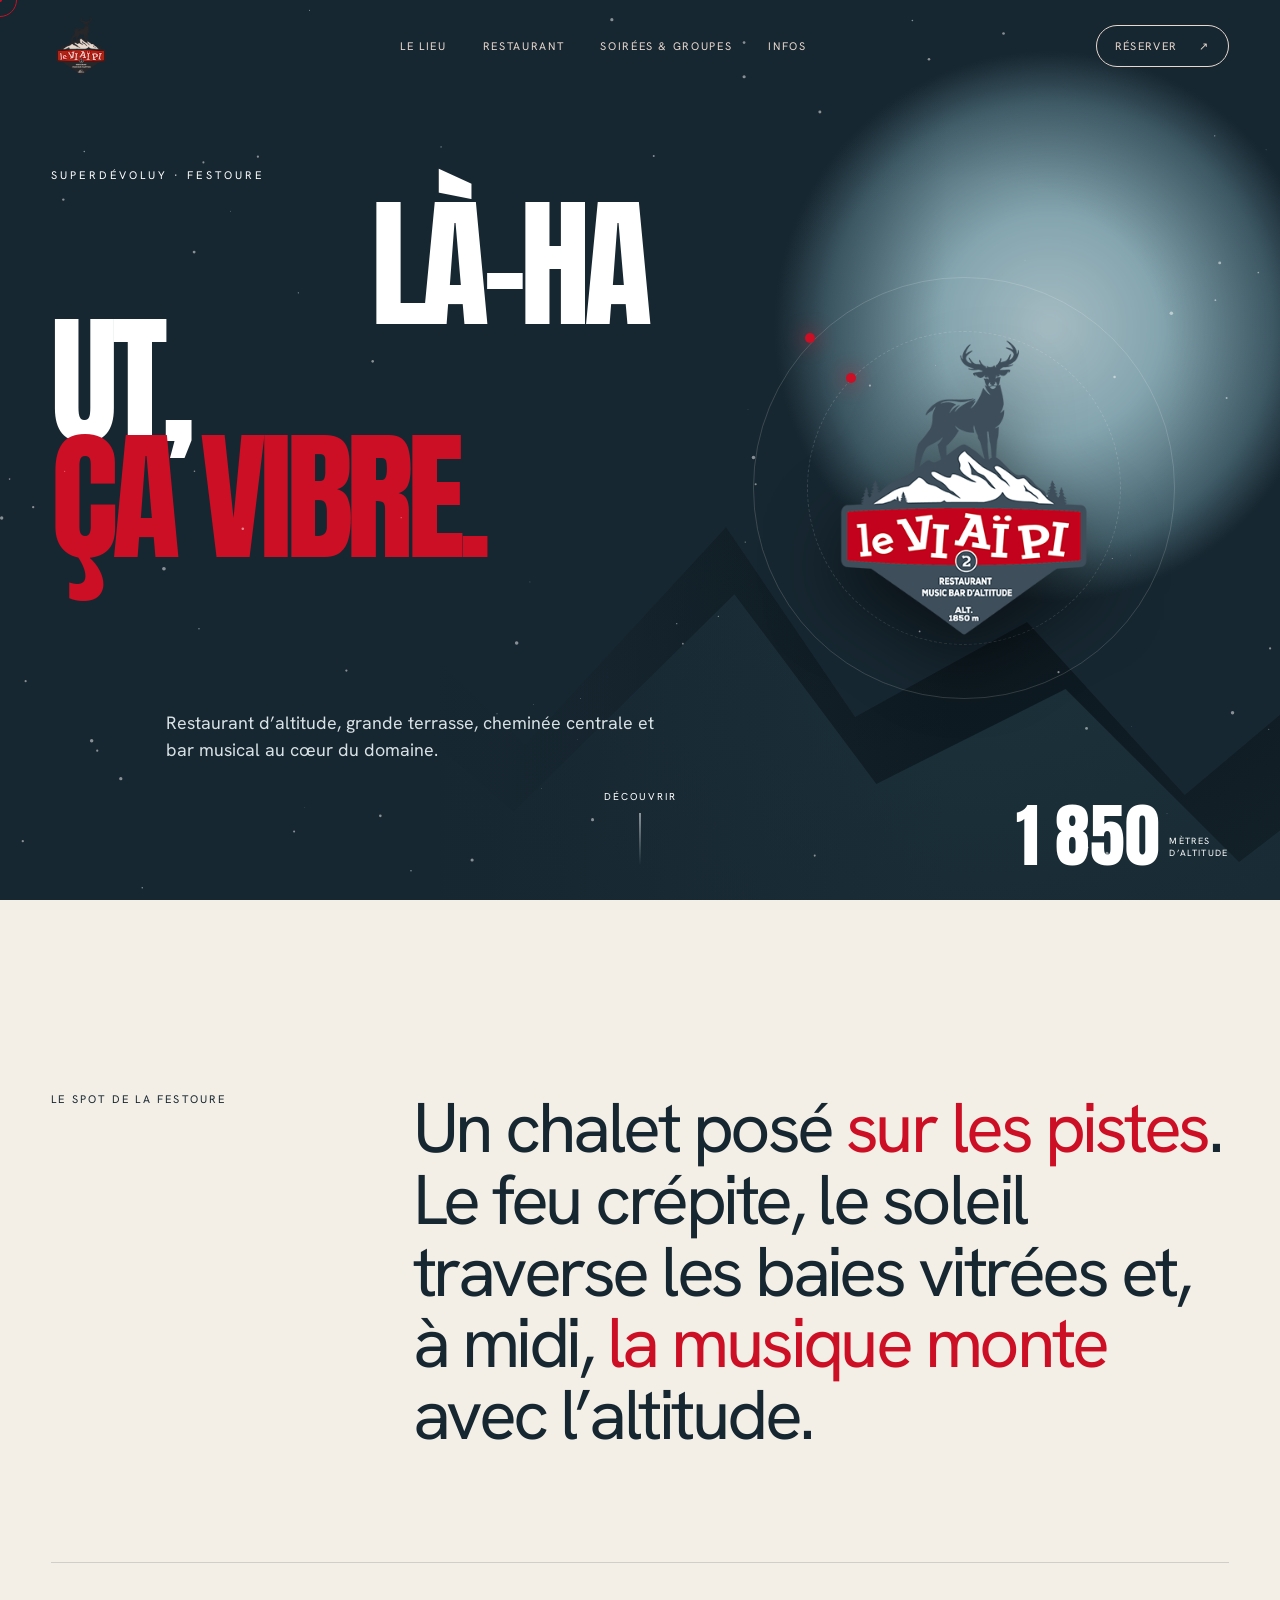
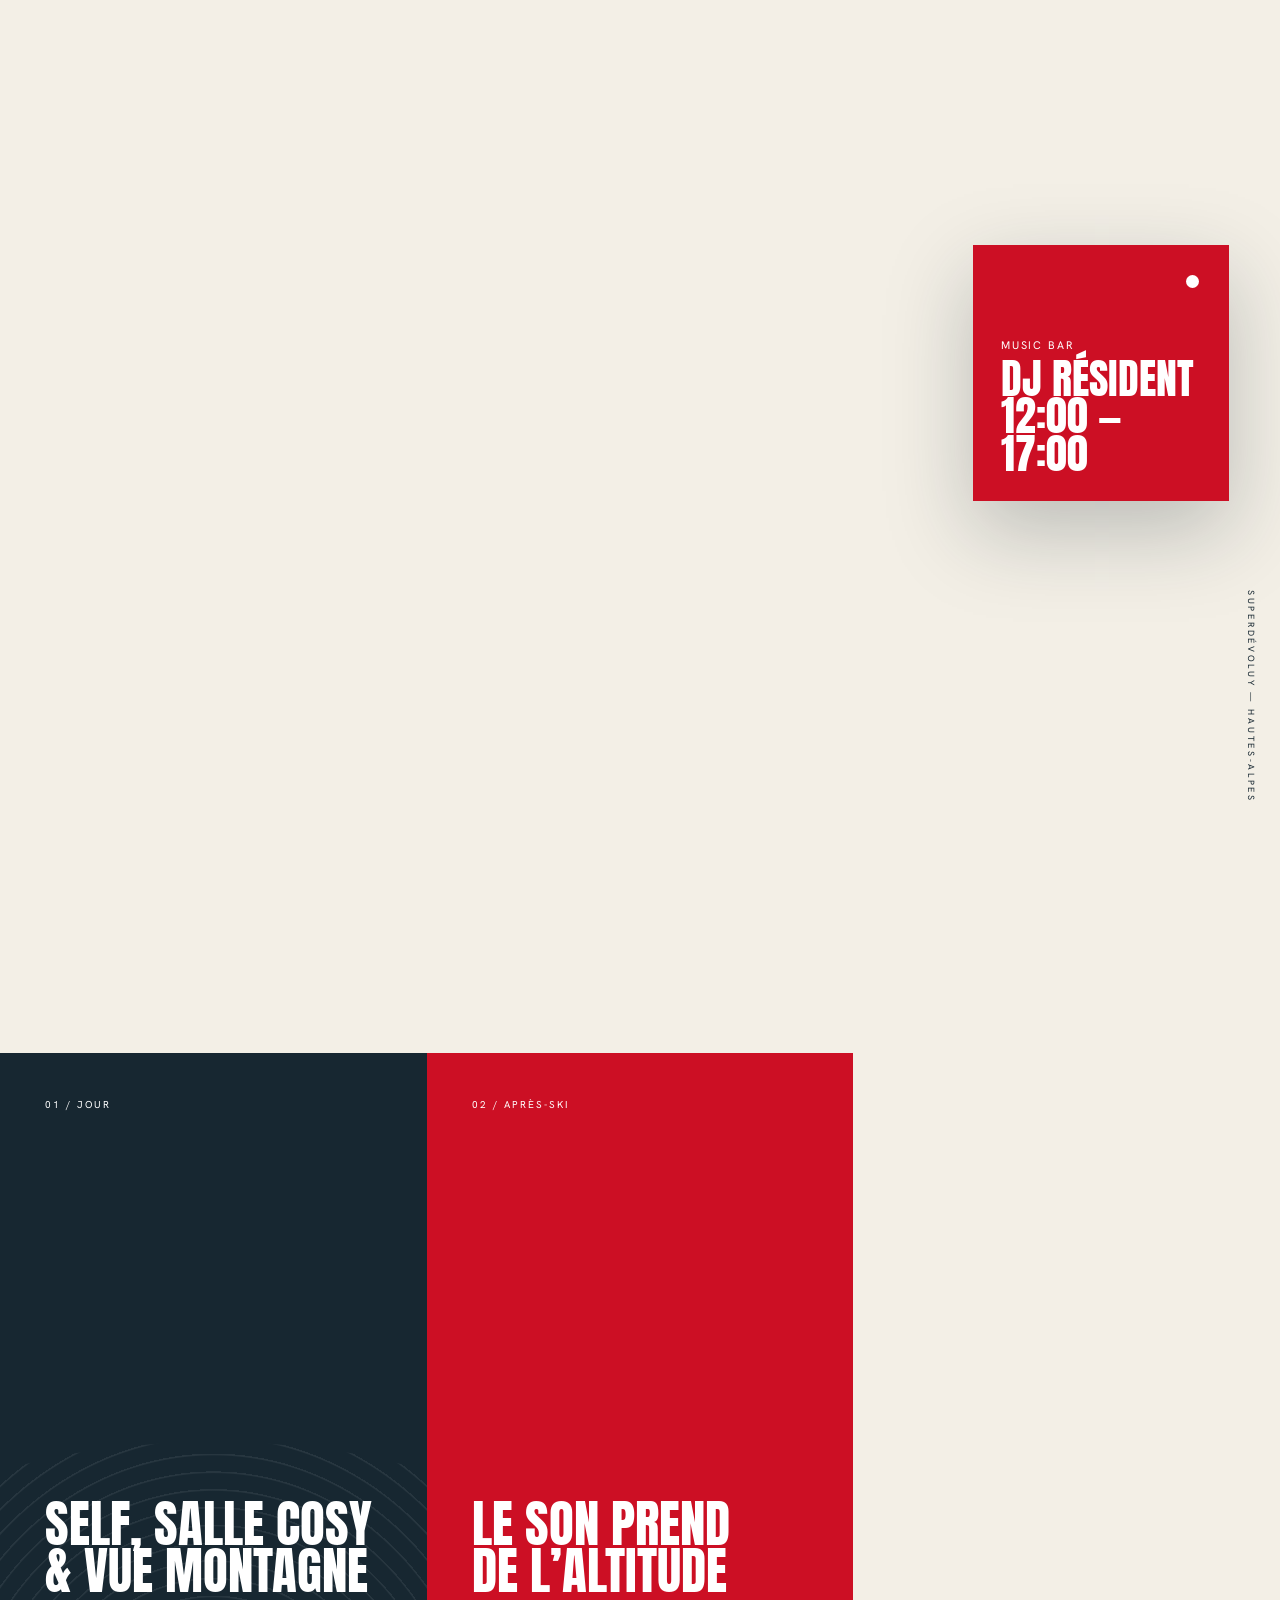
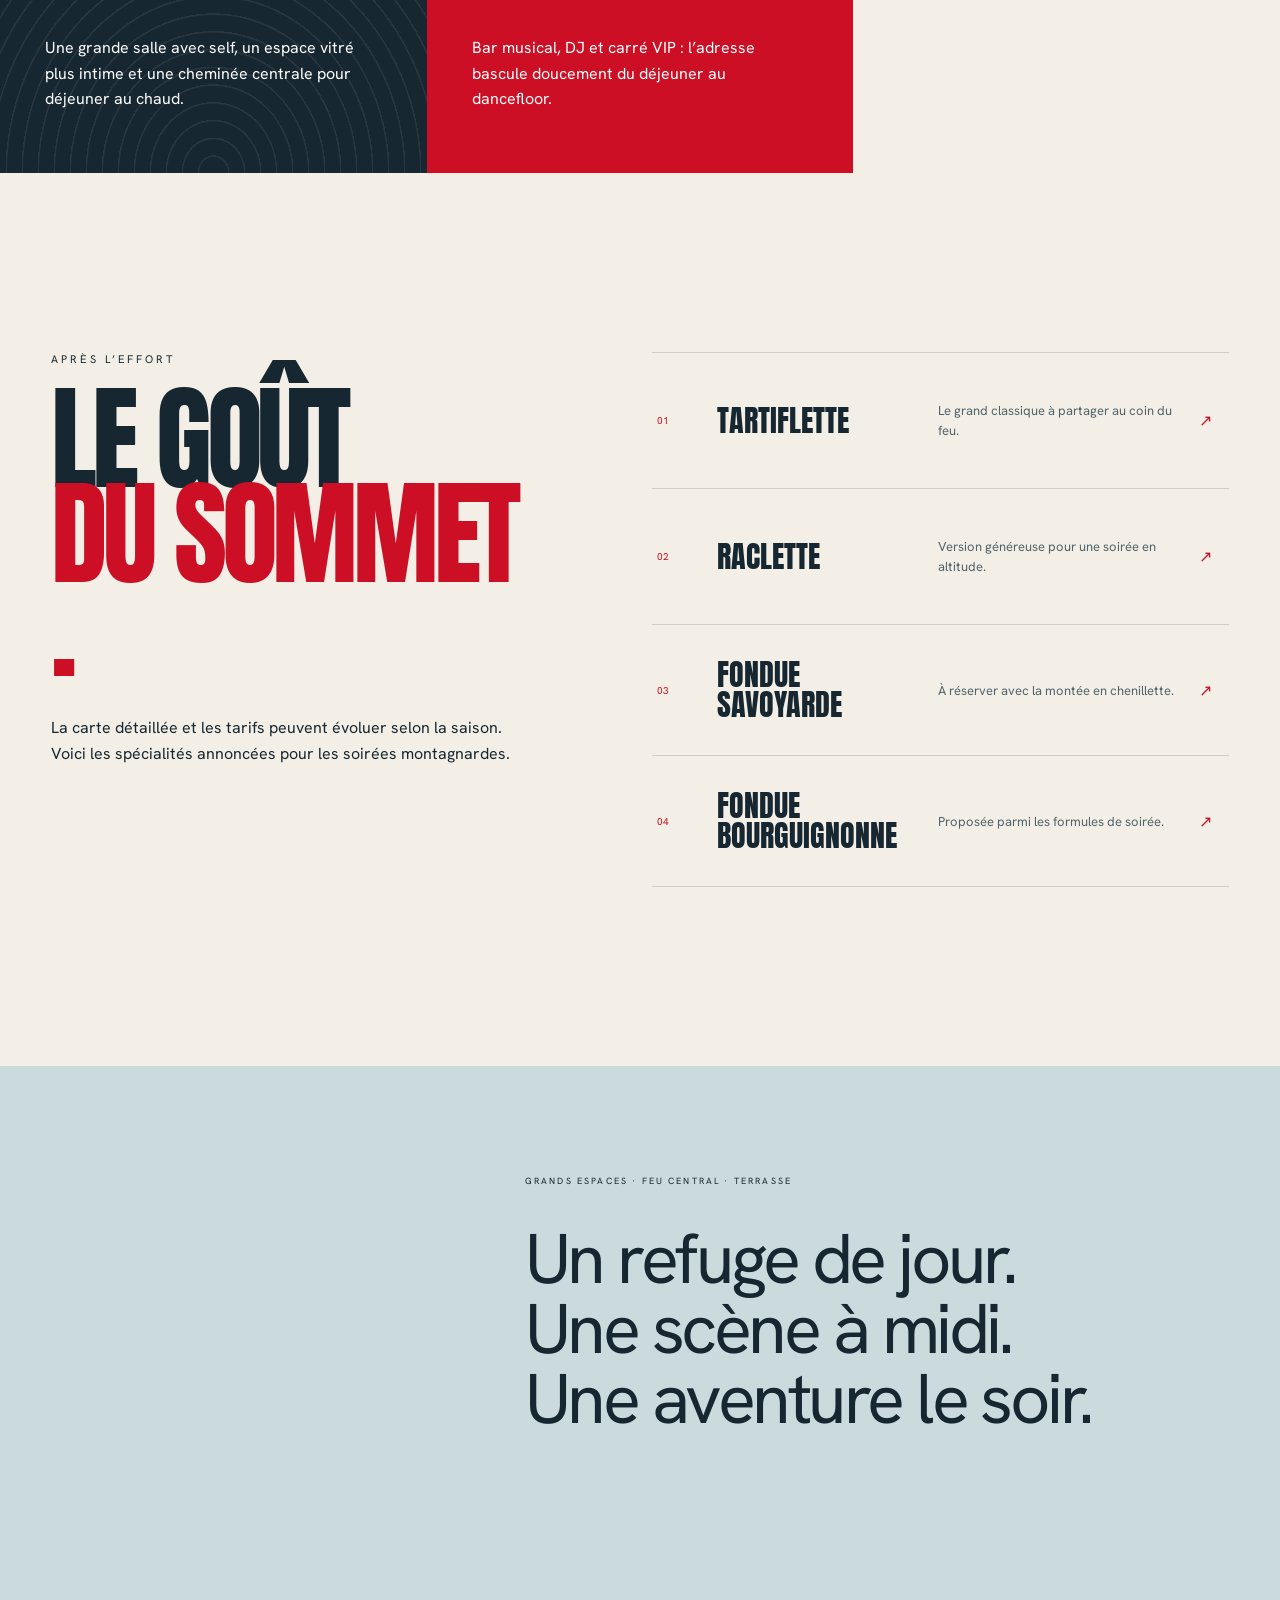
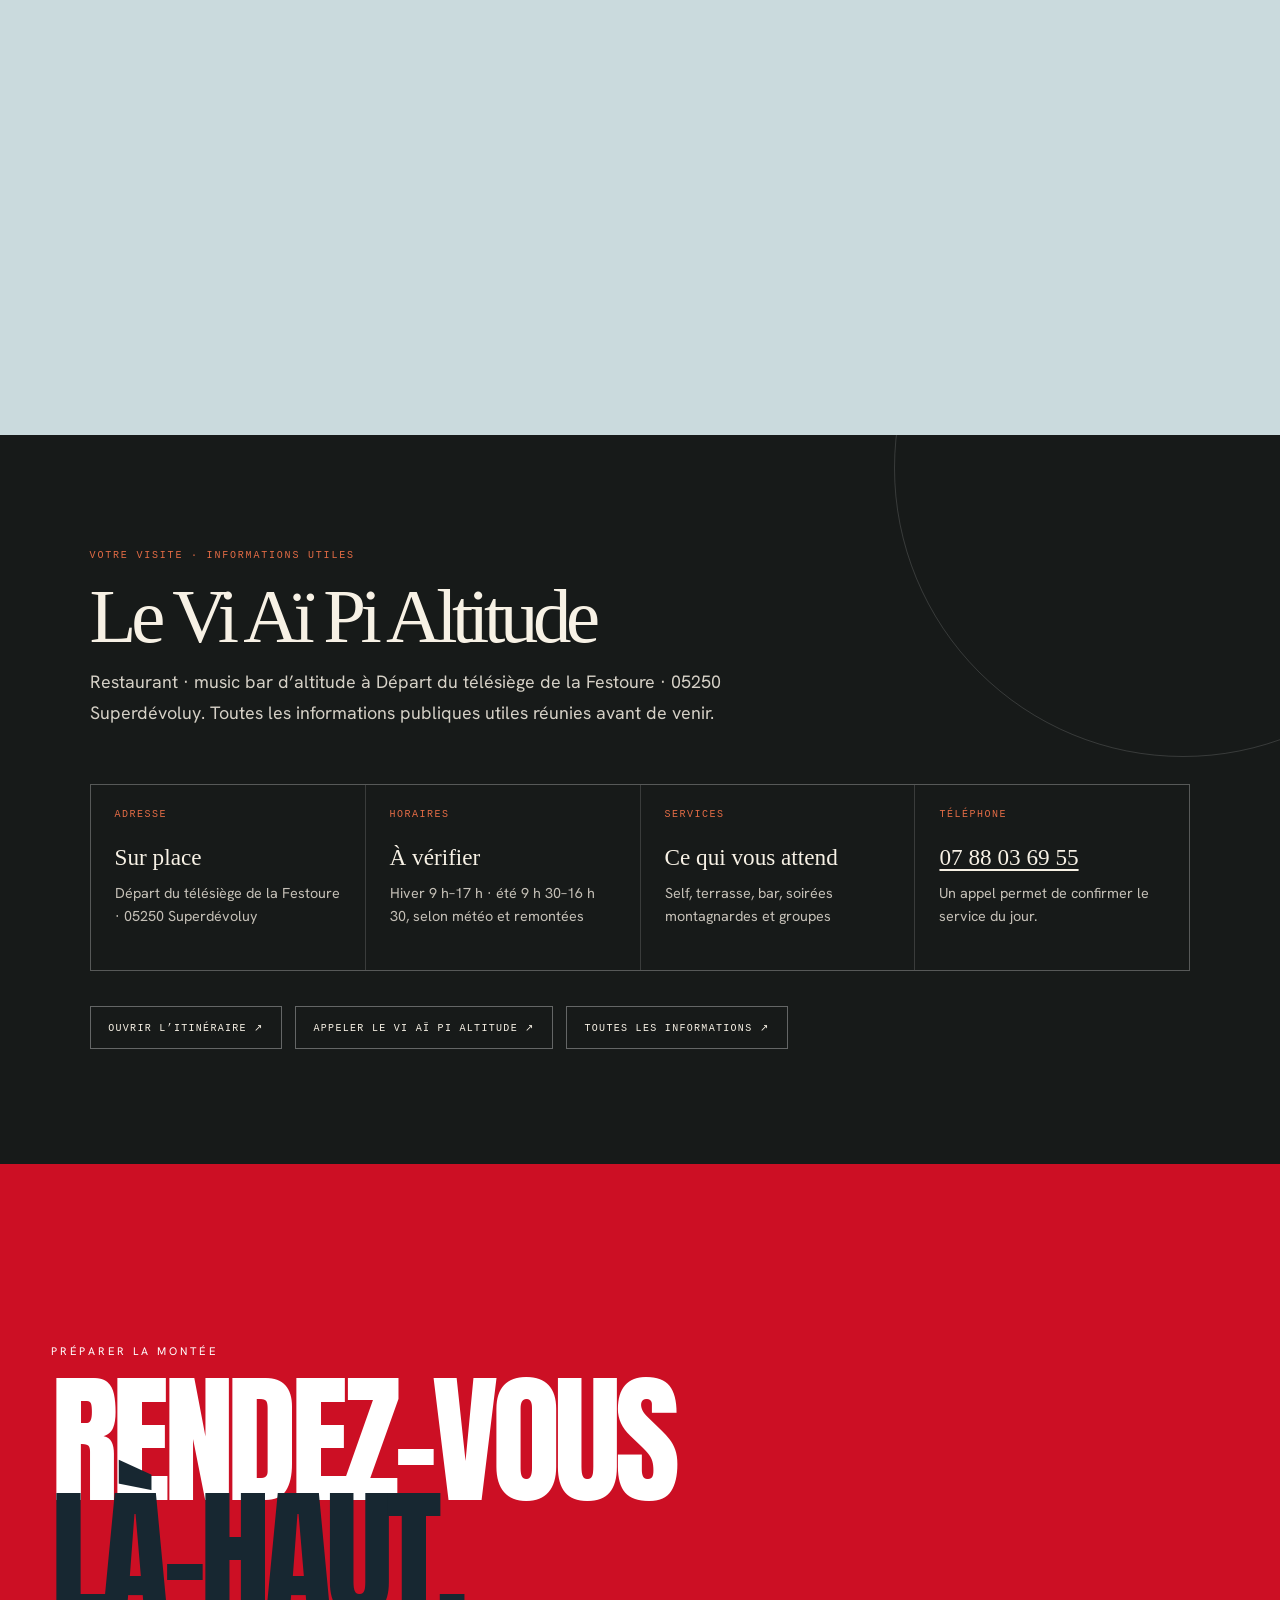
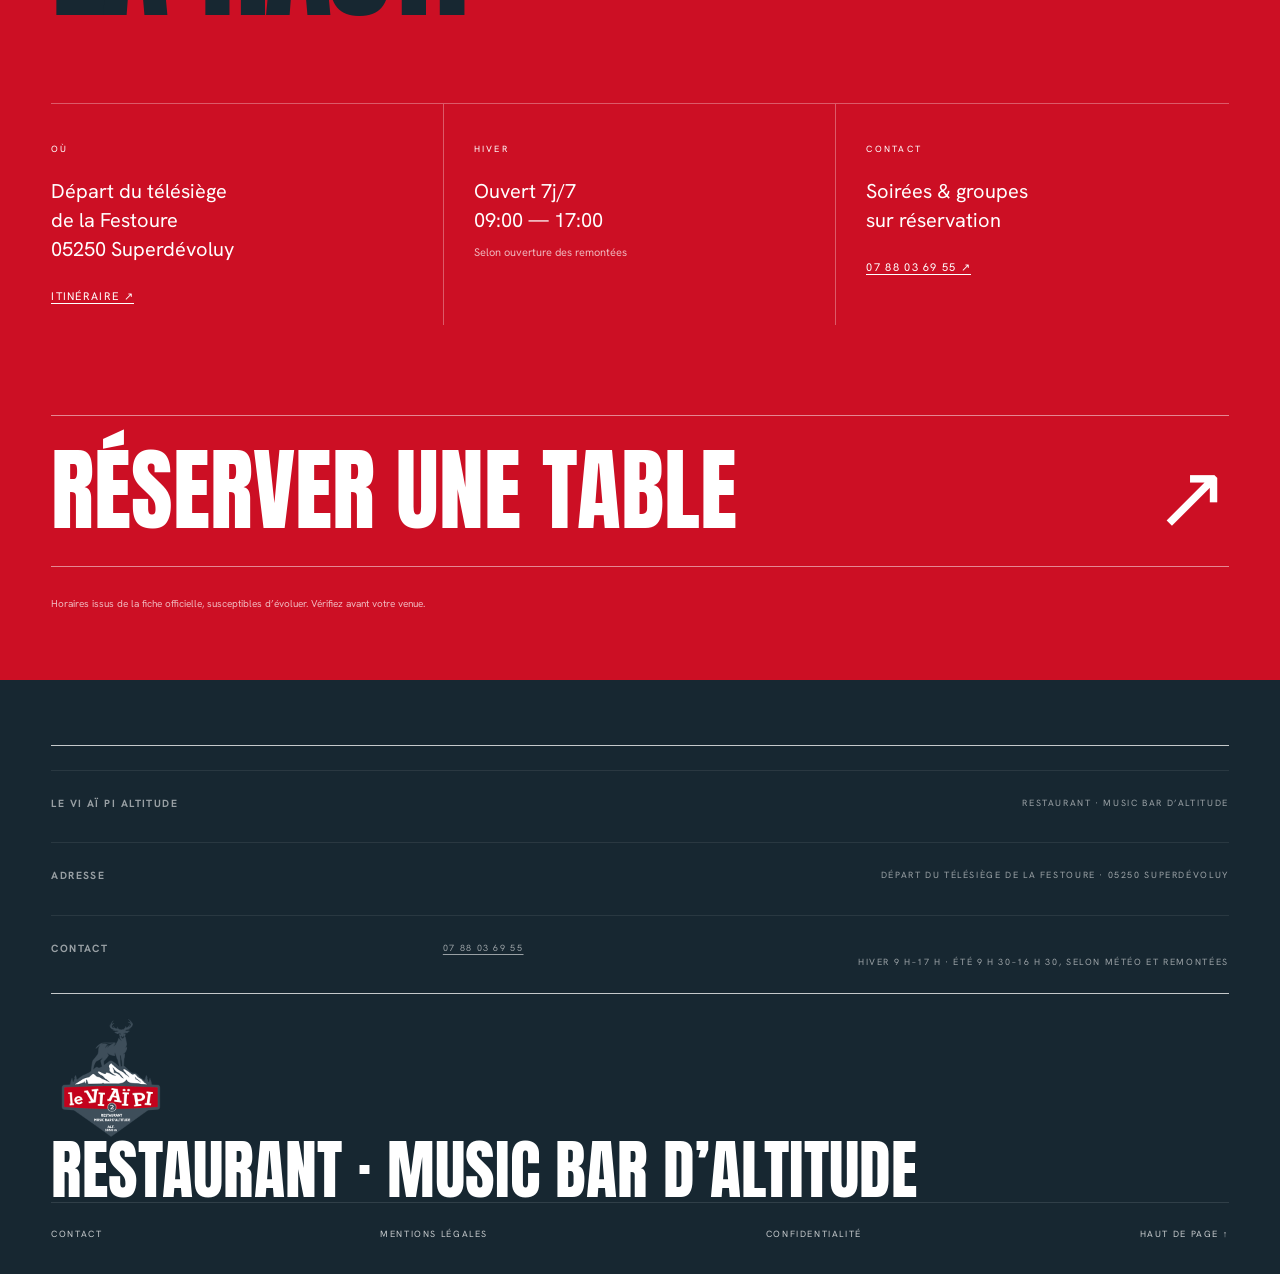
==== commit beacea86: "Complete practical information and local footer" ====
--- a/index.html
+++ b/index.html
@@ -1,140 +1,270 @@
 <!doctype html>
 <html lang="fr">
-<head>
-  <meta charset="utf-8">
-  <meta name="viewport" content="width=device-width, initial-scale=1">
-  <meta name="theme-color" content="#172731">
-  <meta name="description" content="Le Vi Aï Pi, restaurant et bar musical d’altitude à Superdévoluy, au départ du télésiège de la Festoure.">
-  <title>Le Vi Aï Pi — Music bar d’altitude à Superdévoluy</title>
-  <link rel="icon" href="favicon.svg" type="image/svg+xml">
-  <link rel="preload" href="assets/anton.woff2" as="font" type="font/woff2" crossorigin>
-  <link rel="preload" href="assets/hanken.woff2" as="font" type="font/woff2" crossorigin>
-  <link rel="preload" href="assets/logo.png" as="image">
-  <link rel="stylesheet" href="styles.css">
-</head>
-<body>
-  <div class="loader" aria-hidden="true">
-    <img src="assets/logo.png" alt="">
-    <div class="loader-line"><i></i></div>
-    <span>Montée à 1 850 m</span>
-  </div>
-
-  <canvas id="snow" aria-hidden="true"></canvas>
-  <div class="cursor" aria-hidden="true"><span></span></div>
-
-  <header class="nav">
-    <a class="nav-mark" href="#top" aria-label="Retour en haut">
-      <img src="assets/logo.png" alt="Le Vi Aï Pi">
-    </a>
-    <nav aria-label="Navigation principale">
-      <a href="le-lieu.html">Le lieu</a>
-      <a href="restaurant.html">Restaurant</a>
-      <a href="soirees-groupes.html">Soirées & groupes</a>
-      <a href="infos-pratiques.html">Infos</a>
-    </nav>
-    <a class="nav-book magnetic" href="tel:+33788036955">Réserver <span>↗</span></a>
-  </header>
-
-  <main id="top">
-    <section class="hero" aria-labelledby="hero-title">
-      <div class="hero-bg" aria-hidden="true">
-        <div class="ridge ridge-a"></div>
-        <div class="ridge ridge-b"></div>
-        <div class="sun"></div>
+  <head>
+    <meta charset="utf-8" />
+    <meta name="viewport" content="width=device-width, initial-scale=1" />
+    <meta name="theme-color" content="#172731" />
+    <meta
+      name="description"
+      content="Le Vi Aï Pi, restaurant et bar musical d’altitude à Superdévoluy, au départ du télésiège de la Festoure."
+    />
+    <title>Le Vi Aï Pi — Music bar d’altitude à Superdévoluy</title>
+    <link rel="icon" href="favicon.svg" type="image/svg+xml" />
+    <link
+      rel="preload"
+      href="assets/anton.woff2"
+      as="font"
+      type="font/woff2"
+      crossorigin
+    />
+    <link
+      rel="preload"
+      href="assets/hanken.woff2"
+      as="font"
+      type="font/woff2"
+      crossorigin
+    />
+    <link rel="preload" href="assets/logo.png" as="image" />
+    <link rel="stylesheet" href="styles.css" />
+  </head>
+  <body>
+    <div class="loader" aria-hidden="true">
+      <img src="assets/logo.png" alt="" />
+      <div class="loader-line"><i></i></div>
+      <span>Montée à 1 850 m</span>
+    </div>
+
+    <canvas id="snow" aria-hidden="true"></canvas>
+    <div class="cursor" aria-hidden="true"><span></span></div>
+
+    <header class="nav">
+      <a class="nav-mark" href="#top" aria-label="Retour en haut">
+        <img src="assets/logo.png" alt="Le Vi Aï Pi" />
+      </a>
+      <nav aria-label="Navigation principale">
+        <a href="le-lieu.html">Le lieu</a>
+        <a href="restaurant.html">Restaurant</a>
+        <a href="soirees-groupes.html">Soirées & groupes</a>
+        <a href="infos-pratiques.html">Infos</a>
+      </nav>
+      <a class="nav-book magnetic" href="tel:+33788036955"
+        >Réserver <span>↗</span></a
+      >
+    </header>
+
+    <main id="top">
+      <section class="hero" aria-labelledby="hero-title">
+        <div class="hero-bg" aria-hidden="true">
+          <div class="ridge ridge-a"></div>
+          <div class="ridge ridge-b"></div>
+          <div class="sun"></div>
+        </div>
+        <div class="hero-copy">
+          <p class="eyebrow reveal">Superdévoluy · Festoure</p>
+          <h1 id="hero-title" class="split">
+            Là-haut,<br /><em>ça vibre.</em>
+          </h1>
+          <p class="hero-intro reveal">
+            Restaurant d’altitude, grande terrasse, cheminée centrale et bar
+            musical au cœur du domaine.
+          </p>
+        </div>
+        <div class="hero-emblem" data-tilt>
+          <span class="orbit orbit-one"></span
+          ><span class="orbit orbit-two"></span>
+          <img
+            src="assets/logo.png"
+            alt="Logo Le Vi Aï Pi — cerf sur les sommets"
+          />
+        </div>
+        <a class="scroll-cue" href="#experience"
+          ><span>Découvrir</span><i></i
+        ></a>
+        <div class="altitude-stamp">
+          <b>1 850</b><small>mètres<br />d’altitude</small>
+        </div>
+      </section>
+
+      <section class="manifesto" id="experience">
+        <div class="manifesto-tag reveal">Le spot de la Festoure</div>
+        <p class="manifesto-text">
+          Un chalet posé <span>sur les pistes</span>. Le feu crépite, le soleil
+          traverse les baies vitrées et, à midi,
+          <span>la musique monte</span> avec l’altitude.
+        </p>
+        <div class="manifesto-line"></div>
+      </section>
+
+      <section class="photo-stage">
+        <figure class="photo-main image-reveal">
+          <img
+            src="assets/terrace.webp"
+            alt="Terrasse du Vi Aï Pi sur les pistes"
+            loading="lazy"
+          />
+          <figcaption>
+            <span>01</span> Plein soleil, face au snowpark
+          </figcaption>
+        </figure>
+        <div class="floating-card reveal">
+          <span class="pulse"></span>
+          <p>Music bar</p>
+          <strong>DJ résident<br />12:00 — 17:00</strong>
+        </div>
+        <p class="vertical-note">SUPERDÉVOLUY — HAUTES-ALPES</p>
+      </section>
+
+      <section class="features">
+        <article class="feature feature-dark reveal">
+          <span>01 / JOUR</span>
+          <h2>Self, salle cosy<br />& vue montagne</h2>
+          <p>
+            Une grande salle avec self, un espace vitré plus intime et une
+            cheminée centrale pour déjeuner au chaud.
+          </p>
+          <div class="wave" aria-hidden="true"></div>
+        </article>
+        <article class="feature feature-red reveal">
+          <span>02 / APRÈS-SKI</span>
+          <h2>Le son prend<br />de l’altitude</h2>
+          <p>
+            Bar musical, DJ et carré VIP : l’adresse bascule doucement du
+            déjeuner au dancefloor.
+          </p>
+          <div class="equalizer" aria-hidden="true">
+            <i></i><i></i><i></i><i></i><i></i><i></i><i></i>
+          </div>
+        </article>
+        <article class="feature feature-photo image-reveal">
+          <img
+            src="assets/interior.webp"
+            alt="Ambiance intérieure du Vi Aï Pi"
+            loading="lazy"
+          />
+          <span>03 / SOIR</span>
+          <div>
+            <h2>Soirées<br />montagnardes</h2>
+            <p>
+              Montée et descente en chenillette, uniquement sur réservation.
+            </p>
+          </div>
+        </article>
+      </section>
+
+      <section class="menu" id="carte">
+        <div class="menu-heading">
+          <p class="eyebrow reveal">Après l’effort</p>
+          <h2 class="split">Le goût<br /><em>du sommet.</em></h2>
+          <p class="reveal">
+            La carte détaillée et les tarifs peuvent évoluer selon la saison.
+            Voici les spécialités annoncées pour les soirées montagnardes.
+          </p>
+        </div>
+        <div class="menu-list">
+          <article class="menu-row reveal">
+            <span>01</span>
+            <h3>Tartiflette</h3>
+            <p>Le grand classique à partager au coin du feu.</p>
+            <i>↗</i>
+          </article>
+          <article class="menu-row reveal">
+            <span>02</span>
+            <h3>Raclette</h3>
+            <p>Version généreuse pour une soirée en altitude.</p>
+            <i>↗</i>
+          </article>
+          <article class="menu-row reveal">
+            <span>03</span>
+            <h3>Fondue savoyarde</h3>
+            <p>À réserver avec la montée en chenillette.</p>
+            <i>↗</i>
+          </article>
+          <article class="menu-row reveal">
+            <span>04</span>
+            <h3>Fondue bourguignonne</h3>
+            <p>Proposée parmi les formules de soirée.</p>
+            <i>↗</i>
+          </article>
+        </div>
+      </section>
+
+      <section class="gallery" aria-label="Galerie du Vi Aï Pi">
+        <figure class="gallery-tall image-reveal">
+          <img
+            src="assets/altitude.webp"
+            alt="Le Vi Aï Pi dans le domaine de Superdévoluy"
+            loading="lazy"
+          />
+        </figure>
+        <div class="gallery-copy reveal">
+          <span>GRANDS ESPACES · FEU CENTRAL · TERRASSE</span>
+          <p>
+            Un refuge de jour.<br />Une scène à midi.<br />Une aventure le soir.
+          </p>
+        </div>
+        <figure class="gallery-wide image-reveal">
+          <img
+            src="assets/experience.webp"
+            alt="Expérience en altitude au Vi Aï Pi"
+            loading="lazy"
+          />
+        </figure>
+      </section>
+
+      <section class="visit" id="infos">
+        <div class="visit-title">
+          <p class="eyebrow reveal">Préparer la montée</p>
+          <h2 class="split">Rendez-vous<br /><em>là-haut.</em></h2>
+        </div>
+        <div class="visit-grid">
+          <div class="info-block reveal">
+            <span>OÙ</span>
+            <p>
+              Départ du télésiège<br />de la Festoure<br />05250 Superdévoluy
+            </p>
+            <a
+              href="https://www.google.com/maps/search/?api=1&query=Le+Vi+Ai+Pi+Altitude+Superdevoluy"
+              target="_blank"
+              rel="noopener"
+              >Itinéraire ↗</a
+            >
+          </div>
+          <div class="info-block reveal">
+            <span>HIVER</span>
+            <p>
+              Ouvert 7j/7<br />09:00 — 17:00<br /><small
+                >Selon ouverture des remontées</small
+              >
+            </p>
+          </div>
+          <div class="info-block reveal">
+            <span>CONTACT</span>
+            <p>Soirées & groupes<br />sur réservation</p>
+            <a href="tel:+33788036955">07 88 03 69 55 ↗</a>
+          </div>
+        </div>
+        <a class="big-cta magnetic" href="tel:+33788036955"
+          ><span>Réserver une table</span><i>↗</i></a
+        >
+        <p class="notice">
+          Horaires issus de la fiche officielle, susceptibles d’évoluer.
+          Vérifiez avant votre venue.
+        </p>
+      </section>
+    </main>
+
+    <footer>
+      <img src="assets/logo.png" alt="Le Vi Aï Pi" />
+      <p>Restaurant · Music bar d’altitude</p>
+      <div>
+        <a href="contact.html">Contact</a
+        ><a href="mentions-legales.html">Mentions légales</a
+        ><a href="confidentialite.html">Confidentialité</a
+        ><a href="#top">Haut de page ↑</a>
       </div>
-      <div class="hero-copy">
-        <p class="eyebrow reveal">Superdévoluy · Festoure</p>
-        <h1 id="hero-title" class="split">Là-haut,<br><em>ça vibre.</em></h1>
-        <p class="hero-intro reveal">Restaurant d’altitude, grande terrasse, cheminée centrale et bar musical au cœur du domaine.</p>
-      </div>
-      <div class="hero-emblem" data-tilt>
-        <span class="orbit orbit-one"></span><span class="orbit orbit-two"></span>
-        <img src="assets/logo.png" alt="Logo Le Vi Aï Pi — cerf sur les sommets">
-      </div>
-      <a class="scroll-cue" href="#experience"><span>Découvrir</span><i></i></a>
-      <div class="altitude-stamp"><b>1 850</b><small>mètres<br>d’altitude</small></div>
-    </section>
-
-    <section class="manifesto" id="experience">
-      <div class="manifesto-tag reveal">Le spot de la Festoure</div>
-      <p class="manifesto-text">Un chalet posé <span>sur les pistes</span>. Le feu crépite, le soleil traverse les baies vitrées et, à midi, <span>la musique monte</span> avec l’altitude.</p>
-      <div class="manifesto-line"></div>
-    </section>
-
-    <section class="photo-stage">
-      <figure class="photo-main image-reveal">
-        <img src="assets/terrace.webp" alt="Terrasse du Vi Aï Pi sur les pistes" loading="lazy">
-        <figcaption><span>01</span> Plein soleil, face au snowpark</figcaption>
-      </figure>
-      <div class="floating-card reveal">
-        <span class="pulse"></span>
-        <p>Music bar</p>
-        <strong>DJ résident<br>12:00 — 17:00</strong>
-      </div>
-      <p class="vertical-note">SUPERDÉVOLUY — HAUTES-ALPES</p>
-    </section>
-
-    <section class="features">
-      <article class="feature feature-dark reveal">
-        <span>01 / JOUR</span>
-        <h2>Self, salle cosy<br>& vue montagne</h2>
-        <p>Une grande salle avec self, un espace vitré plus intime et une cheminée centrale pour déjeuner au chaud.</p>
-        <div class="wave" aria-hidden="true"></div>
-      </article>
-      <article class="feature feature-red reveal">
-        <span>02 / APRÈS-SKI</span>
-        <h2>Le son prend<br>de l’altitude</h2>
-        <p>Bar musical, DJ et carré VIP : l’adresse bascule doucement du déjeuner au dancefloor.</p>
-        <div class="equalizer" aria-hidden="true"><i></i><i></i><i></i><i></i><i></i><i></i><i></i></div>
-      </article>
-      <article class="feature feature-photo image-reveal">
-        <img src="assets/interior.webp" alt="Ambiance intérieure du Vi Aï Pi" loading="lazy">
-        <span>03 / SOIR</span>
-        <div><h2>Soirées<br>montagnardes</h2><p>Montée et descente en chenillette, uniquement sur réservation.</p></div>
-      </article>
-    </section>
-
-    <section class="menu" id="carte">
-      <div class="menu-heading">
-        <p class="eyebrow reveal">Après l’effort</p>
-        <h2 class="split">Le goût<br><em>du sommet.</em></h2>
-        <p class="reveal">La carte détaillée et les tarifs peuvent évoluer selon la saison. Voici les spécialités annoncées pour les soirées montagnardes.</p>
-      </div>
-      <div class="menu-list">
-        <article class="menu-row reveal"><span>01</span><h3>Tartiflette</h3><p>Le grand classique à partager au coin du feu.</p><i>↗</i></article>
-        <article class="menu-row reveal"><span>02</span><h3>Raclette</h3><p>Version généreuse pour une soirée en altitude.</p><i>↗</i></article>
-        <article class="menu-row reveal"><span>03</span><h3>Fondue savoyarde</h3><p>À réserver avec la montée en chenillette.</p><i>↗</i></article>
-        <article class="menu-row reveal"><span>04</span><h3>Fondue bourguignonne</h3><p>Proposée parmi les formules de soirée.</p><i>↗</i></article>
-      </div>
-    </section>
-
-    <section class="gallery" aria-label="Galerie du Vi Aï Pi">
-      <figure class="gallery-tall image-reveal"><img src="assets/altitude.webp" alt="Le Vi Aï Pi dans le domaine de Superdévoluy" loading="lazy"></figure>
-      <div class="gallery-copy reveal"><span>GRANDS ESPACES · FEU CENTRAL · TERRASSE</span><p>Un refuge de jour.<br>Une scène à midi.<br>Une aventure le soir.</p></div>
-      <figure class="gallery-wide image-reveal"><img src="assets/experience.webp" alt="Expérience en altitude au Vi Aï Pi" loading="lazy"></figure>
-    </section>
-
-    <section class="visit" id="infos">
-      <div class="visit-title">
-        <p class="eyebrow reveal">Préparer la montée</p>
-        <h2 class="split">Rendez-vous<br><em>là-haut.</em></h2>
-      </div>
-      <div class="visit-grid">
-        <div class="info-block reveal"><span>OÙ</span><p>Départ du télésiège<br>de la Festoure<br>05250 Superdévoluy</p><a href="https://www.google.com/maps/search/?api=1&query=Le+Vi+Ai+Pi+Altitude+Superdevoluy" target="_blank" rel="noopener">Itinéraire ↗</a></div>
-        <div class="info-block reveal"><span>HIVER</span><p>Ouvert 7j/7<br>09:00 — 17:00<br><small>Selon ouverture des remontées</small></p></div>
-        <div class="info-block reveal"><span>CONTACT</span><p>Soirées & groupes<br>sur réservation</p><a href="tel:+33788036955">07 88 03 69 55 ↗</a></div>
-      </div>
-      <a class="big-cta magnetic" href="tel:+33788036955"><span>Réserver une table</span><i>↗</i></a>
-      <p class="notice">Horaires issus de la fiche officielle, susceptibles d’évoluer. Vérifiez avant votre venue.</p>
-    </section>
-  </main>
-
-  <footer>
-    <img src="assets/logo.png" alt="Le Vi Aï Pi">
-    <p>Restaurant · Music bar d’altitude</p>
-    <div><a href="contact.html">Contact</a><a href="mentions-legales.html">Mentions légales</a><a href="confidentialite.html">Confidentialité</a><a href="#top">Haut de page ↑</a></div>
-  </footer>
-
-  <script src="app.js"></script>
+    </footer>
+
+    <script src="app.js"></script>
+<script src="site-enhance.js"></script>
 </body>
 </html>
--- a/styles.css
+++ b/styles.css
@@ -1,27 +1,1233 @@
-@font-face{font-family:Anton;src:url('assets/anton.woff2') format('woff2');font-display:swap}@font-face{font-family:Hanken;src:url('assets/hanken.woff2') format('woff2');font-display:swap}
-:root{--ink:#172731;--red:#cc0f24;--paper:#f3efe6;--ice:#d8e5e8;--line:rgba(23,39,49,.16);--pad:clamp(22px,4vw,72px)}
-*{box-sizing:border-box}html{scroll-behavior:smooth}body{margin:0;background:var(--paper);color:var(--ink);font-family:Hanken,Arial,sans-serif;overflow-x:hidden}body.loading{overflow:hidden}a{color:inherit;text-decoration:none}img{display:block;max-width:100%}button,a{cursor:none}::selection{background:var(--red);color:white}
-.loader{position:fixed;inset:0;z-index:1000;background:var(--ink);display:grid;place-content:center;justify-items:center;gap:24px;color:white;transition:opacity .7s ease,visibility .7s}.loader.done{opacity:0;visibility:hidden}.loader img{width:150px;filter:drop-shadow(0 12px 28px #0008);animation:loaderFloat 1.6s ease-in-out infinite}.loader span{text-transform:uppercase;font-size:11px;letter-spacing:.26em}.loader-line{width:210px;height:2px;background:#ffffff20;overflow:hidden}.loader-line i{display:block;width:45%;height:100%;background:var(--red);animation:loading 1.3s ease-in-out infinite}@keyframes loading{from{transform:translateX(-110%)}to{transform:translateX(270%)}}@keyframes loaderFloat{50%{transform:translateY(-8px)}}
-#snow{position:fixed;inset:0;z-index:8;pointer-events:none;opacity:.7}.cursor{position:fixed;left:0;top:0;width:34px;height:34px;border:1px solid var(--red);border-radius:50%;z-index:999;pointer-events:none;transform:translate(-50%,-50%);transition:width .2s,height .2s,background .2s}.cursor span{position:absolute;width:4px;height:4px;border-radius:50%;background:var(--red);inset:50%;transform:translate(-50%,-50%)}.cursor.hover{width:62px;height:62px;background:#cc0f2418}@media(pointer:coarse){.cursor{display:none}button,a{cursor:pointer}}
-.nav{position:fixed;z-index:50;top:0;left:0;right:0;height:92px;padding:12px var(--pad);display:flex;align-items:center;justify-content:space-between;color:white;mix-blend-mode:difference;transition:transform .45s}.nav.hide{transform:translateY(-110%)}.nav-mark img{width:60px;height:68px;object-fit:contain}.nav nav{display:flex;gap:36px;text-transform:uppercase;font-size:11px;letter-spacing:.15em}.nav nav a{position:relative}.nav nav a:after{content:"";position:absolute;left:0;right:100%;bottom:-6px;height:1px;background:currentColor;transition:right .3s}.nav nav a:hover:after{right:0}.nav-book{border:1px solid currentColor;border-radius:999px;padding:13px 18px;text-transform:uppercase;font-size:11px;letter-spacing:.12em}.nav-book span{margin-left:18px}
-.hero{height:100svh;min-height:720px;position:relative;overflow:hidden;background:var(--ink);color:white;padding:130px var(--pad) 55px;display:grid;grid-template-columns:1.1fr .9fr;align-items:center}.hero-bg{position:absolute;inset:0;overflow:hidden}.hero-bg:after{content:"";position:absolute;inset:0;background:radial-gradient(circle at 76% 42%,transparent 0 18%,#17273199 54%,#172731 82%),linear-gradient(90deg,#172731 0 34%,transparent 74%)}.sun{position:absolute;width:44vw;aspect-ratio:1;border-radius:50%;right:-4vw;top:5vh;background:radial-gradient(circle,#d5edf3 0,#a9cfd9 28%,#557783 56%,transparent 69%);filter:blur(2px);opacity:.75}.ridge{position:absolute;left:-6%;right:-6%;bottom:-15%;height:62%;clip-path:polygon(0 67%,9% 52%,18% 60%,31% 21%,42% 48%,56% 9%,65% 43%,77% 26%,88% 57%,100% 31%,100% 100%,0 100%);background:#0c171d}.ridge-b{transform:translateY(12%) scaleX(1.1);background:#213943;opacity:.8}.hero-copy{position:relative;z-index:2;align-self:end;padding-bottom:9vh}.eyebrow{text-transform:uppercase;font-size:11px;letter-spacing:.28em;margin:0 0 25px}.hero h1,.menu h2,.visit h2{font:400 clamp(80px,11vw,190px)/.82 Anton,sans-serif;text-transform:uppercase;letter-spacing:-.045em;margin:0}.hero h1 em,.menu h2 em,.visit h2 em{font-style:normal;color:var(--red)}.hero-intro{font-size:clamp(16px,1.4vw,21px);line-height:1.5;max-width:520px;margin:38px 0 0 9vw;color:#d7e1e4}.hero-emblem{position:relative;z-index:3;justify-self:center;width:min(35vw,490px);aspect-ratio:1;display:grid;place-items:center;transform-style:preserve-3d;will-change:transform}.hero-emblem img{width:67%;filter:drop-shadow(0 30px 35px #0008);animation:emblem 5s ease-in-out infinite}.orbit{position:absolute;inset:3%;border:1px solid #ffffff28;border-radius:50%;animation:spin 18s linear infinite}.orbit:before{content:"";position:absolute;width:10px;height:10px;background:var(--red);border-radius:50%;top:13%;left:12%;box-shadow:0 0 20px var(--red)}.orbit-two{inset:15%;animation-direction:reverse;animation-duration:11s;border-style:dashed}@keyframes spin{to{transform:rotate(360deg)}}@keyframes emblem{50%{transform:translateY(-14px) rotate(-1deg)}}.scroll-cue{position:absolute;z-index:4;bottom:35px;left:50%;transform:translateX(-50%);font-size:10px;letter-spacing:.2em;text-transform:uppercase;display:grid;justify-items:center;gap:10px}.scroll-cue i{height:52px;width:1px;background:linear-gradient(white,transparent)}.altitude-stamp{position:absolute;right:var(--pad);bottom:40px;display:flex;align-items:flex-end;gap:9px;z-index:3}.altitude-stamp b{font:70px/.7 Anton}.altitude-stamp small{text-transform:uppercase;font-size:9px;letter-spacing:.15em;line-height:1.4}
-.manifesto{padding:clamp(100px,15vw,240px) var(--pad);display:grid;grid-template-columns:1fr 3fr;gap:7vw;position:relative}.manifesto-tag{font-size:11px;text-transform:uppercase;letter-spacing:.2em}.manifesto-text{font-size:clamp(38px,5.5vw,86px);line-height:1.02;letter-spacing:-.05em;margin:0;max-width:1300px}.manifesto-text span{color:var(--red)}.manifesto-line{position:absolute;bottom:80px;left:var(--pad);right:var(--pad);height:1px;background:var(--line);transform-origin:left}
-.photo-stage{position:relative;padding:0 calc(var(--pad) * 1.6) 150px}.photo-main{margin:0;width:84%;height:min(72vw,860px);overflow:hidden;position:relative}.photo-main img{width:100%;height:100%;object-fit:cover;transform:scale(1.08)}.photo-main figcaption{position:absolute;left:22px;bottom:22px;background:var(--paper);padding:14px 18px;text-transform:uppercase;font-size:10px;letter-spacing:.13em}.photo-main figcaption span{color:var(--red);margin-right:30px}.floating-card{position:absolute;right:var(--pad);top:20%;background:var(--red);color:white;width:clamp(180px,20vw,310px);aspect-ratio:1;padding:28px;display:flex;flex-direction:column;justify-content:flex-end;box-shadow:0 30px 80px #17273140;transform:rotate(3deg)}.floating-card p{font-size:11px;text-transform:uppercase;letter-spacing:.17em;margin:auto 0 8px}.floating-card strong{font:42px/.9 Anton;text-transform:uppercase}.pulse{position:absolute;top:30px;right:30px;width:13px;height:13px;border-radius:50%;background:white;box-shadow:0 0 0 0 #fff;animation:pulse 1.8s infinite}@keyframes pulse{70%{box-shadow:0 0 0 18px #ffffff00}}.vertical-note{position:absolute;right:14px;bottom:250px;writing-mode:vertical-rl;text-transform:uppercase;font-size:9px;letter-spacing:.3em}
-.features{display:grid;grid-template-columns:repeat(3,1fr);min-height:720px}.feature{padding:45px;position:relative;overflow:hidden;min-height:660px;display:flex;flex-direction:column}.feature>span{font-size:10px;letter-spacing:.2em;z-index:2}.feature h2{font:clamp(45px,4vw,72px)/.92 Anton;text-transform:uppercase;margin:auto 0 25px;position:relative;z-index:2}.feature p{max-width:360px;line-height:1.6;position:relative;z-index:2}.feature-dark{background:var(--ink);color:white}.feature-red{background:var(--red);color:white}.feature-photo{padding:0;color:white}.feature-photo>img{position:absolute;inset:0;width:100%;height:100%;object-fit:cover;transition:transform 1s}.feature-photo:after{content:"";position:absolute;inset:0;background:linear-gradient(transparent 30%,#071016e8)}.feature-photo>span{padding:45px}.feature-photo div{position:absolute;z-index:2;left:45px;right:45px;bottom:45px}.feature-photo h2{margin:0 0 25px}.wave{position:absolute;inset:auto -20% 0;height:46%;border-radius:50% 50% 0 0/30% 30% 0 0;background:repeating-radial-gradient(ellipse at center bottom,transparent 0 14px,#ffffff12 15px 16px);animation:wave 5s ease-in-out infinite}@keyframes wave{50%{transform:scale(1.08) translateY(8%)}}.equalizer{height:42%;display:flex;align-items:flex-end;gap:9px;position:absolute;bottom:-2%;right:5%;left:5%;opacity:.25}.equalizer i{flex:1;background:#fff;animation:eq 1s ease-in-out infinite alternate;transform-origin:bottom}.equalizer i:nth-child(2n){animation-delay:.2s}.equalizer i:nth-child(3n){animation-delay:.45s}@keyframes eq{from{height:18%}to{height:95%}}
-.menu{padding:clamp(110px,14vw,220px) var(--pad);display:grid;grid-template-columns:.9fr 1.1fr;gap:10vw}.menu-heading h2{font-size:clamp(78px,9vw,150px)}.menu-heading>p:last-child{max-width:520px;line-height:1.65;margin-top:40px}.menu-list{border-top:1px solid var(--line)}.menu-row{display:grid;grid-template-columns:40px 1fr 1.2fr 25px;gap:20px;align-items:center;border-bottom:1px solid var(--line);padding:35px 5px;transition:background .35s,padding .35s}.menu-row:hover{background:#fff9;padding-left:22px;padding-right:22px}.menu-row>span{font-size:10px;color:var(--red)}.menu-row h3{font:30px/1 Anton;text-transform:uppercase;margin:0}.menu-row p{font-size:13px;line-height:1.5;color:#51646d}.menu-row i{font-style:normal;color:var(--red)}
-.gallery{background:#cadadd;padding:var(--pad);display:grid;grid-template-columns:.75fr 1.25fr;grid-template-rows:auto auto;gap:var(--pad);align-items:end}.gallery figure{margin:0;overflow:hidden}.gallery img{width:100%;height:100%;object-fit:cover}.gallery-tall{height:66vw;max-height:920px;grid-row:1/3}.gallery-wide{height:35vw;max-height:520px}.gallery-copy{padding:50px 0}.gallery-copy span{font-size:9px;letter-spacing:.24em}.gallery-copy p{font-size:clamp(40px,5.5vw,82px);line-height:1;margin:35px 0 0;letter-spacing:-.05em}
-.visit{background:var(--red);color:white;padding:clamp(110px,14vw,210px) var(--pad) 60px}.visit-title h2{font-size:clamp(85px,11vw,180px)}.visit-title h2 em{color:var(--ink)}.visit-grid{display:grid;grid-template-columns:repeat(3,1fr);margin:90px 0;border-top:1px solid #ffffff50}.info-block{padding:32px 20px 20px 0;border-right:1px solid #ffffff50;min-height:220px}.info-block:last-child{border:0;padding-left:30px}.info-block:nth-child(2){padding-left:30px}.info-block span{font-size:9px;letter-spacing:.25em}.info-block p{font-size:20px;line-height:1.45}.info-block small{font-size:11px;opacity:.7}.info-block a{text-transform:uppercase;font-size:11px;letter-spacing:.12em;border-bottom:1px solid}.big-cta{border-top:1px solid #ffffff80;border-bottom:1px solid #ffffff80;padding:30px 0;display:flex;justify-content:space-between;align-items:center;font:clamp(45px,7vw,110px)/1 Anton;text-transform:uppercase}.big-cta i{font-style:normal}.notice{font-size:10px;opacity:.7;margin-top:30px}
-footer{background:var(--ink);color:white;padding:65px var(--pad) 35px;display:grid;grid-template-columns:150px 1fr;align-items:end;gap:50px}footer img{width:120px}footer>p{font:clamp(32px,5vw,70px)/1 Anton;text-transform:uppercase;margin:0}footer div{grid-column:1/-1;border-top:1px solid #ffffff25;padding-top:25px;display:flex;justify-content:space-between;text-transform:uppercase;font-size:9px;letter-spacing:.18em;opacity:.75}
-.reveal{opacity:0;transform:translateY(35px);transition:opacity .9s ease,transform .9s cubic-bezier(.2,.75,.2,1)}.reveal.visible{opacity:1;transform:none}.split .char{display:inline-block;transform:translateY(110%);opacity:0;transition:transform .8s cubic-bezier(.2,.8,.2,1),opacity .5s}.split.visible .char{transform:none;opacity:1}.image-reveal{clip-path:inset(0 0 100% 0);transition:clip-path 1.25s cubic-bezier(.2,.75,.2,1)}.image-reveal.visible{clip-path:inset(0)}.image-reveal img{transition:transform 1.5s cubic-bezier(.2,.75,.2,1)}.image-reveal.visible img{transform:scale(1)}
-@media(max-width:900px){.nav{height:76px}.nav nav{display:none}.nav-mark img{width:48px}.hero{grid-template-columns:1fr;padding-top:100px}.hero-copy{align-self:end;padding-bottom:17vh}.hero-emblem{position:absolute;width:76vw;right:-20vw;top:10vh;opacity:.7}.hero-intro{max-width:80%}.altitude-stamp{display:none}.manifesto{grid-template-columns:1fr}.manifesto-text{font-size:42px}.photo-stage{padding:0 20px 100px}.photo-main{width:100%;height:110vw}.floating-card{top:auto;bottom:40px;right:8px}.features{grid-template-columns:1fr}.feature{min-height:600px}.menu{grid-template-columns:1fr}.menu-row{grid-template-columns:30px 1fr 20px}.menu-row p{display:none}.gallery{grid-template-columns:1fr}.gallery-tall{height:120vw;grid-row:auto}.gallery-wide{height:70vw}.visit-grid{grid-template-columns:1fr}.info-block{border-right:0;border-bottom:1px solid #ffffff50;padding-left:0!important}.big-cta{font-size:45px}footer{grid-template-columns:90px 1fr;gap:20px}footer img{width:80px}.cursor{display:none}}
-@media(prefers-reduced-motion:reduce){*{scroll-behavior:auto!important;animation:none!important;transition-duration:.01ms!important}.reveal,.split .char{opacity:1;transform:none}.image-reveal{clip-path:none}}
+@font-face {
+  font-family: Anton;
+  src: url("assets/anton.woff2") format("woff2");
+  font-display: swap;
+}
+@font-face {
+  font-family: Hanken;
+  src: url("assets/hanken.woff2") format("woff2");
+  font-display: swap;
+}
+:root {
+  --ink: #172731;
+  --red: #cc0f24;
+  --paper: #f3efe6;
+  --ice: #d8e5e8;
+  --line: rgba(23, 39, 49, 0.16);
+  --pad: clamp(22px, 4vw, 72px);
+}
+* {
+  box-sizing: border-box;
+}
+html {
+  scroll-behavior: smooth;
+}
+body {
+  margin: 0;
+  background: var(--paper);
+  color: var(--ink);
+  font-family: Hanken, Arial, sans-serif;
+  overflow-x: hidden;
+}
+body.loading {
+  overflow: hidden;
+}
+a {
+  color: inherit;
+  text-decoration: none;
+}
+img {
+  display: block;
+  max-width: 100%;
+}
+button,
+a {
+  cursor: none;
+}
+::selection {
+  background: var(--red);
+  color: white;
+}
+.loader {
+  position: fixed;
+  inset: 0;
+  z-index: 1000;
+  background: var(--ink);
+  display: grid;
+  place-content: center;
+  justify-items: center;
+  gap: 24px;
+  color: white;
+  transition:
+    opacity 0.7s ease,
+    visibility 0.7s;
+}
+.loader.done {
+  opacity: 0;
+  visibility: hidden;
+}
+.loader img {
+  width: 150px;
+  filter: drop-shadow(0 12px 28px #0008);
+  animation: loaderFloat 1.6s ease-in-out infinite;
+}
+.loader span {
+  text-transform: uppercase;
+  font-size: 11px;
+  letter-spacing: 0.26em;
+}
+.loader-line {
+  width: 210px;
+  height: 2px;
+  background: #ffffff20;
+  overflow: hidden;
+}
+.loader-line i {
+  display: block;
+  width: 45%;
+  height: 100%;
+  background: var(--red);
+  animation: loading 1.3s ease-in-out infinite;
+}
+@keyframes loading {
+  from {
+    transform: translateX(-110%);
+  }
+  to {
+    transform: translateX(270%);
+  }
+}
+@keyframes loaderFloat {
+  50% {
+    transform: translateY(-8px);
+  }
+}
+#snow {
+  position: fixed;
+  inset: 0;
+  z-index: 8;
+  pointer-events: none;
+  opacity: 0.7;
+}
+.cursor {
+  position: fixed;
+  left: 0;
+  top: 0;
+  width: 34px;
+  height: 34px;
+  border: 1px solid var(--red);
+  border-radius: 50%;
+  z-index: 999;
+  pointer-events: none;
+  transform: translate(-50%, -50%);
+  transition:
+    width 0.2s,
+    height 0.2s,
+    background 0.2s;
+}
+.cursor span {
+  position: absolute;
+  width: 4px;
+  height: 4px;
+  border-radius: 50%;
+  background: var(--red);
+  inset: 50%;
+  transform: translate(-50%, -50%);
+}
+.cursor.hover {
+  width: 62px;
+  height: 62px;
+  background: #cc0f2418;
+}
+@media (pointer: coarse) {
+  .cursor {
+    display: none;
+  }
+  button,
+  a {
+    cursor: pointer;
+  }
+}
+.nav {
+  position: fixed;
+  z-index: 50;
+  top: 0;
+  left: 0;
+  right: 0;
+  height: 92px;
+  padding: 12px var(--pad);
+  display: flex;
+  align-items: center;
+  justify-content: space-between;
+  color: white;
+  mix-blend-mode: difference;
+  transition: transform 0.45s;
+}
+.nav.hide {
+  transform: translateY(-110%);
+}
+.nav-mark img {
+  width: 60px;
+  height: 68px;
+  object-fit: contain;
+}
+.nav nav {
+  display: flex;
+  gap: 36px;
+  text-transform: uppercase;
+  font-size: 11px;
+  letter-spacing: 0.15em;
+}
+.nav nav a {
+  position: relative;
+}
+.nav nav a:after {
+  content: "";
+  position: absolute;
+  left: 0;
+  right: 100%;
+  bottom: -6px;
+  height: 1px;
+  background: currentColor;
+  transition: right 0.3s;
+}
+.nav nav a:hover:after {
+  right: 0;
+}
+.nav-book {
+  border: 1px solid currentColor;
+  border-radius: 999px;
+  padding: 13px 18px;
+  text-transform: uppercase;
+  font-size: 11px;
+  letter-spacing: 0.12em;
+}
+.nav-book span {
+  margin-left: 18px;
+}
+.hero {
+  height: 100svh;
+  min-height: 720px;
+  position: relative;
+  overflow: hidden;
+  background: var(--ink);
+  color: white;
+  padding: 130px var(--pad) 55px;
+  display: grid;
+  grid-template-columns: 1.1fr 0.9fr;
+  align-items: center;
+}
+.hero-bg {
+  position: absolute;
+  inset: 0;
+  overflow: hidden;
+}
+.hero-bg:after {
+  content: "";
+  position: absolute;
+  inset: 0;
+  background:
+    radial-gradient(
+      circle at 76% 42%,
+      transparent 0 18%,
+      #17273199 54%,
+      #172731 82%
+    ),
+    linear-gradient(90deg, #172731 0 34%, transparent 74%);
+}
+.sun {
+  position: absolute;
+  width: 44vw;
+  aspect-ratio: 1;
+  border-radius: 50%;
+  right: -4vw;
+  top: 5vh;
+  background: radial-gradient(
+    circle,
+    #d5edf3 0,
+    #a9cfd9 28%,
+    #557783 56%,
+    transparent 69%
+  );
+  filter: blur(2px);
+  opacity: 0.75;
+}
+.ridge {
+  position: absolute;
+  left: -6%;
+  right: -6%;
+  bottom: -15%;
+  height: 62%;
+  clip-path: polygon(
+    0 67%,
+    9% 52%,
+    18% 60%,
+    31% 21%,
+    42% 48%,
+    56% 9%,
+    65% 43%,
+    77% 26%,
+    88% 57%,
+    100% 31%,
+    100% 100%,
+    0 100%
+  );
+  background: #0c171d;
+}
+.ridge-b {
+  transform: translateY(12%) scaleX(1.1);
+  background: #213943;
+  opacity: 0.8;
+}
+.hero-copy {
+  position: relative;
+  z-index: 2;
+  align-self: end;
+  padding-bottom: 9vh;
+}
+.eyebrow {
+  text-transform: uppercase;
+  font-size: 11px;
+  letter-spacing: 0.28em;
+  margin: 0 0 25px;
+}
+.hero h1,
+.menu h2,
+.visit h2 {
+  font:
+    400 clamp(80px, 11vw, 190px)/0.82 Anton,
+    sans-serif;
+  text-transform: uppercase;
+  letter-spacing: -0.045em;
+  margin: 0;
+}
+.hero h1 em,
+.menu h2 em,
+.visit h2 em {
+  font-style: normal;
+  color: var(--red);
+}
+.hero-intro {
+  font-size: clamp(16px, 1.4vw, 21px);
+  line-height: 1.5;
+  max-width: 520px;
+  margin: 38px 0 0 9vw;
+  color: #d7e1e4;
+}
+.hero-emblem {
+  position: relative;
+  z-index: 3;
+  justify-self: center;
+  width: min(35vw, 490px);
+  aspect-ratio: 1;
+  display: grid;
+  place-items: center;
+  transform-style: preserve-3d;
+  will-change: transform;
+}
+.hero-emblem img {
+  width: 67%;
+  filter: drop-shadow(0 30px 35px #0008);
+  animation: emblem 5s ease-in-out infinite;
+}
+.orbit {
+  position: absolute;
+  inset: 3%;
+  border: 1px solid #ffffff28;
+  border-radius: 50%;
+  animation: spin 18s linear infinite;
+}
+.orbit:before {
+  content: "";
+  position: absolute;
+  width: 10px;
+  height: 10px;
+  background: var(--red);
+  border-radius: 50%;
+  top: 13%;
+  left: 12%;
+  box-shadow: 0 0 20px var(--red);
+}
+.orbit-two {
+  inset: 15%;
+  animation-direction: reverse;
+  animation-duration: 11s;
+  border-style: dashed;
+}
+@keyframes spin {
+  to {
+    transform: rotate(360deg);
+  }
+}
+@keyframes emblem {
+  50% {
+    transform: translateY(-14px) rotate(-1deg);
+  }
+}
+.scroll-cue {
+  position: absolute;
+  z-index: 4;
+  bottom: 35px;
+  left: 50%;
+  transform: translateX(-50%);
+  font-size: 10px;
+  letter-spacing: 0.2em;
+  text-transform: uppercase;
+  display: grid;
+  justify-items: center;
+  gap: 10px;
+}
+.scroll-cue i {
+  height: 52px;
+  width: 1px;
+  background: linear-gradient(white, transparent);
+}
+.altitude-stamp {
+  position: absolute;
+  right: var(--pad);
+  bottom: 40px;
+  display: flex;
+  align-items: flex-end;
+  gap: 9px;
+  z-index: 3;
+}
+.altitude-stamp b {
+  font: 70px/0.7 Anton;
+}
+.altitude-stamp small {
+  text-transform: uppercase;
+  font-size: 9px;
+  letter-spacing: 0.15em;
+  line-height: 1.4;
+}
+.manifesto {
+  padding: clamp(100px, 15vw, 240px) var(--pad);
+  display: grid;
+  grid-template-columns: 1fr 3fr;
+  gap: 7vw;
+  position: relative;
+}
+.manifesto-tag {
+  font-size: 11px;
+  text-transform: uppercase;
+  letter-spacing: 0.2em;
+}
+.manifesto-text {
+  font-size: clamp(38px, 5.5vw, 86px);
+  line-height: 1.02;
+  letter-spacing: -0.05em;
+  margin: 0;
+  max-width: 1300px;
+}
+.manifesto-text span {
+  color: var(--red);
+}
+.manifesto-line {
+  position: absolute;
+  bottom: 80px;
+  left: var(--pad);
+  right: var(--pad);
+  height: 1px;
+  background: var(--line);
+  transform-origin: left;
+}
+.photo-stage {
+  position: relative;
+  padding: 0 calc(var(--pad) * 1.6) 150px;
+}
+.photo-main {
+  margin: 0;
+  width: 84%;
+  height: min(72vw, 860px);
+  overflow: hidden;
+  position: relative;
+}
+.photo-main img {
+  width: 100%;
+  height: 100%;
+  object-fit: cover;
+  transform: scale(1.08);
+}
+.photo-main figcaption {
+  position: absolute;
+  left: 22px;
+  bottom: 22px;
+  background: var(--paper);
+  padding: 14px 18px;
+  text-transform: uppercase;
+  font-size: 10px;
+  letter-spacing: 0.13em;
+}
+.photo-main figcaption span {
+  color: var(--red);
+  margin-right: 30px;
+}
+.floating-card {
+  position: absolute;
+  right: var(--pad);
+  top: 20%;
+  background: var(--red);
+  color: white;
+  width: clamp(180px, 20vw, 310px);
+  aspect-ratio: 1;
+  padding: 28px;
+  display: flex;
+  flex-direction: column;
+  justify-content: flex-end;
+  box-shadow: 0 30px 80px #17273140;
+  transform: rotate(3deg);
+}
+.floating-card p {
+  font-size: 11px;
+  text-transform: uppercase;
+  letter-spacing: 0.17em;
+  margin: auto 0 8px;
+}
+.floating-card strong {
+  font: 42px/0.9 Anton;
+  text-transform: uppercase;
+}
+.pulse {
+  position: absolute;
+  top: 30px;
+  right: 30px;
+  width: 13px;
+  height: 13px;
+  border-radius: 50%;
+  background: white;
+  box-shadow: 0 0 0 0 #fff;
+  animation: pulse 1.8s infinite;
+}
+@keyframes pulse {
+  70% {
+    box-shadow: 0 0 0 18px #ffffff00;
+  }
+}
+.vertical-note {
+  position: absolute;
+  right: 14px;
+  bottom: 250px;
+  writing-mode: vertical-rl;
+  text-transform: uppercase;
+  font-size: 9px;
+  letter-spacing: 0.3em;
+}
+.features {
+  display: grid;
+  grid-template-columns: repeat(3, 1fr);
+  min-height: 720px;
+}
+.feature {
+  padding: 45px;
+  position: relative;
+  overflow: hidden;
+  min-height: 660px;
+  display: flex;
+  flex-direction: column;
+}
+.feature > span {
+  font-size: 10px;
+  letter-spacing: 0.2em;
+  z-index: 2;
+}
+.feature h2 {
+  font: clamp(45px, 4vw, 72px)/0.92 Anton;
+  text-transform: uppercase;
+  margin: auto 0 25px;
+  position: relative;
+  z-index: 2;
+}
+.feature p {
+  max-width: 360px;
+  line-height: 1.6;
+  position: relative;
+  z-index: 2;
+}
+.feature-dark {
+  background: var(--ink);
+  color: white;
+}
+.feature-red {
+  background: var(--red);
+  color: white;
+}
+.feature-photo {
+  padding: 0;
+  color: white;
+}
+.feature-photo > img {
+  position: absolute;
+  inset: 0;
+  width: 100%;
+  height: 100%;
+  object-fit: cover;
+  transition: transform 1s;
+}
+.feature-photo:after {
+  content: "";
+  position: absolute;
+  inset: 0;
+  background: linear-gradient(transparent 30%, #071016e8);
+}
+.feature-photo > span {
+  padding: 45px;
+}
+.feature-photo div {
+  position: absolute;
+  z-index: 2;
+  left: 45px;
+  right: 45px;
+  bottom: 45px;
+}
+.feature-photo h2 {
+  margin: 0 0 25px;
+}
+.wave {
+  position: absolute;
+  inset: auto -20% 0;
+  height: 46%;
+  border-radius: 50% 50% 0 0/30% 30% 0 0;
+  background: repeating-radial-gradient(
+    ellipse at center bottom,
+    transparent 0 14px,
+    #ffffff12 15px 16px
+  );
+  animation: wave 5s ease-in-out infinite;
+}
+@keyframes wave {
+  50% {
+    transform: scale(1.08) translateY(8%);
+  }
+}
+.equalizer {
+  height: 42%;
+  display: flex;
+  align-items: flex-end;
+  gap: 9px;
+  position: absolute;
+  bottom: -2%;
+  right: 5%;
+  left: 5%;
+  opacity: 0.25;
+}
+.equalizer i {
+  flex: 1;
+  background: #fff;
+  animation: eq 1s ease-in-out infinite alternate;
+  transform-origin: bottom;
+}
+.equalizer i:nth-child(2n) {
+  animation-delay: 0.2s;
+}
+.equalizer i:nth-child(3n) {
+  animation-delay: 0.45s;
+}
+@keyframes eq {
+  from {
+    height: 18%;
+  }
+  to {
+    height: 95%;
+  }
+}
+.menu {
+  padding: clamp(110px, 14vw, 220px) var(--pad);
+  display: grid;
+  grid-template-columns: 0.9fr 1.1fr;
+  gap: 10vw;
+}
+.menu-heading h2 {
+  font-size: clamp(78px, 9vw, 150px);
+}
+.menu-heading > p:last-child {
+  max-width: 520px;
+  line-height: 1.65;
+  margin-top: 40px;
+}
+.menu-list {
+  border-top: 1px solid var(--line);
+}
+.menu-row {
+  display: grid;
+  grid-template-columns: 40px 1fr 1.2fr 25px;
+  gap: 20px;
+  align-items: center;
+  border-bottom: 1px solid var(--line);
+  padding: 35px 5px;
+  transition:
+    background 0.35s,
+    padding 0.35s;
+}
+.menu-row:hover {
+  background: #fff9;
+  padding-left: 22px;
+  padding-right: 22px;
+}
+.menu-row > span {
+  font-size: 10px;
+  color: var(--red);
+}
+.menu-row h3 {
+  font: 30px/1 Anton;
+  text-transform: uppercase;
+  margin: 0;
+}
+.menu-row p {
+  font-size: 13px;
+  line-height: 1.5;
+  color: #51646d;
+}
+.menu-row i {
+  font-style: normal;
+  color: var(--red);
+}
+.gallery {
+  background: #cadadd;
+  padding: var(--pad);
+  display: grid;
+  grid-template-columns: 0.75fr 1.25fr;
+  grid-template-rows: auto auto;
+  gap: var(--pad);
+  align-items: end;
+}
+.gallery figure {
+  margin: 0;
+  overflow: hidden;
+}
+.gallery img {
+  width: 100%;
+  height: 100%;
+  object-fit: cover;
+}
+.gallery-tall {
+  height: 66vw;
+  max-height: 920px;
+  grid-row: 1/3;
+}
+.gallery-wide {
+  height: 35vw;
+  max-height: 520px;
+}
+.gallery-copy {
+  padding: 50px 0;
+}
+.gallery-copy span {
+  font-size: 9px;
+  letter-spacing: 0.24em;
+}
+.gallery-copy p {
+  font-size: clamp(40px, 5.5vw, 82px);
+  line-height: 1;
+  margin: 35px 0 0;
+  letter-spacing: -0.05em;
+}
+.visit {
+  background: var(--red);
+  color: white;
+  padding: clamp(110px, 14vw, 210px) var(--pad) 60px;
+}
+.visit-title h2 {
+  font-size: clamp(85px, 11vw, 180px);
+}
+.visit-title h2 em {
+  color: var(--ink);
+}
+.visit-grid {
+  display: grid;
+  grid-template-columns: repeat(3, 1fr);
+  margin: 90px 0;
+  border-top: 1px solid #ffffff50;
+}
+.info-block {
+  padding: 32px 20px 20px 0;
+  border-right: 1px solid #ffffff50;
+  min-height: 220px;
+}
+.info-block:last-child {
+  border: 0;
+  padding-left: 30px;
+}
+.info-block:nth-child(2) {
+  padding-left: 30px;
+}
+.info-block span {
+  font-size: 9px;
+  letter-spacing: 0.25em;
+}
+.info-block p {
+  font-size: 20px;
+  line-height: 1.45;
+}
+.info-block small {
+  font-size: 11px;
+  opacity: 0.7;
+}
+.info-block a {
+  text-transform: uppercase;
+  font-size: 11px;
+  letter-spacing: 0.12em;
+  border-bottom: 1px solid;
+}
+.big-cta {
+  border-top: 1px solid #ffffff80;
+  border-bottom: 1px solid #ffffff80;
+  padding: 30px 0;
+  display: flex;
+  justify-content: space-between;
+  align-items: center;
+  font: clamp(45px, 7vw, 110px)/1 Anton;
+  text-transform: uppercase;
+}
+.big-cta i {
+  font-style: normal;
+}
+.notice {
+  font-size: 10px;
+  opacity: 0.7;
+  margin-top: 30px;
+}
+footer {
+  background: var(--ink);
+  color: white;
+  padding: 65px var(--pad) 35px;
+  display: grid;
+  grid-template-columns: 150px 1fr;
+  align-items: end;
+  gap: 50px;
+}
+footer img {
+  width: 120px;
+}
+footer > p {
+  font: clamp(32px, 5vw, 70px)/1 Anton;
+  text-transform: uppercase;
+  margin: 0;
+}
+footer div {
+  grid-column: 1/-1;
+  border-top: 1px solid #ffffff25;
+  padding-top: 25px;
+  display: flex;
+  justify-content: space-between;
+  text-transform: uppercase;
+  font-size: 9px;
+  letter-spacing: 0.18em;
+  opacity: 0.75;
+}
+.reveal {
+  opacity: 0;
+  transform: translateY(35px);
+  transition:
+    opacity 0.9s ease,
+    transform 0.9s cubic-bezier(0.2, 0.75, 0.2, 1);
+}
+.reveal.visible {
+  opacity: 1;
+  transform: none;
+}
+.split .char {
+  display: inline-block;
+  transform: translateY(110%);
+  opacity: 0;
+  transition:
+    transform 0.8s cubic-bezier(0.2, 0.8, 0.2, 1),
+    opacity 0.5s;
+}
+.split.visible .char {
+  transform: none;
+  opacity: 1;
+}
+.image-reveal {
+  clip-path: inset(0 0 100% 0);
+  transition: clip-path 1.25s cubic-bezier(0.2, 0.75, 0.2, 1);
+}
+.image-reveal.visible {
+  clip-path: inset(0);
+}
+.image-reveal img {
+  transition: transform 1.5s cubic-bezier(0.2, 0.75, 0.2, 1);
+}
+.image-reveal.visible img {
+  transform: scale(1);
+}
+@media (max-width: 900px) {
+  .nav {
+    height: 76px;
+  }
+  .nav nav {
+    display: none;
+  }
+  .nav-mark img {
+    width: 48px;
+  }
+  .hero {
+    grid-template-columns: 1fr;
+    padding-top: 100px;
+  }
+  .hero-copy {
+    align-self: end;
+    padding-bottom: 17vh;
+  }
+  .hero-emblem {
+    position: absolute;
+    width: 76vw;
+    right: -20vw;
+    top: 10vh;
+    opacity: 0.7;
+  }
+  .hero-intro {
+    max-width: 80%;
+  }
+  .altitude-stamp {
+    display: none;
+  }
+  .manifesto {
+    grid-template-columns: 1fr;
+  }
+  .manifesto-text {
+    font-size: 42px;
+  }
+  .photo-stage {
+    padding: 0 20px 100px;
+  }
+  .photo-main {
+    width: 100%;
+    height: 110vw;
+  }
+  .floating-card {
+    top: auto;
+    bottom: 40px;
+    right: 8px;
+  }
+  .features {
+    grid-template-columns: 1fr;
+  }
+  .feature {
+    min-height: 600px;
+  }
+  .menu {
+    grid-template-columns: 1fr;
+  }
+  .menu-row {
+    grid-template-columns: 30px 1fr 20px;
+  }
+  .menu-row p {
+    display: none;
+  }
+  .gallery {
+    grid-template-columns: 1fr;
+  }
+  .gallery-tall {
+    height: 120vw;
+    grid-row: auto;
+  }
+  .gallery-wide {
+    height: 70vw;
+  }
+  .visit-grid {
+    grid-template-columns: 1fr;
+  }
+  .info-block {
+    border-right: 0;
+    border-bottom: 1px solid #ffffff50;
+    padding-left: 0 !important;
+  }
+  .big-cta {
+    font-size: 45px;
+  }
+  footer {
+    grid-template-columns: 90px 1fr;
+    gap: 20px;
+  }
+  footer img {
+    width: 80px;
+  }
+  .cursor {
+    display: none;
+  }
+}
+@media (prefers-reduced-motion: reduce) {
+  * {
+    scroll-behavior: auto !important;
+    animation: none !important;
+    transition-duration: 0.01ms !important;
+  }
+  .reveal,
+  .split .char {
+    opacity: 1;
+    transform: none;
+  }
+  .image-reveal {
+    clip-path: none;
+  }
+}
 
 /* Navigation tactile complète : les quatre parcours restent accessibles sans menu masqué. */
-@media(max-width:900px){
-  .nav.hide{transform:none}
-  .nav nav{display:flex;position:fixed;top:76px;left:0;right:0;height:46px;padding:0 14px;gap:0;align-items:stretch;overflow-x:auto;background:rgba(23,39,49,.98);border-top:1px solid #ffffff1f;border-bottom:1px solid #ffffff1f;mix-blend-mode:normal;scrollbar-width:none}
-  .nav nav::-webkit-scrollbar{display:none}
-  .nav nav a{display:flex;align-items:center;flex:0 0 auto;padding:0 15px;color:#fff;white-space:nowrap;font-size:9px;letter-spacing:.12em}
-  .hero{padding-top:138px}
-  .page-body .page-main{padding-top:122px!important}
-}
+@media (max-width: 900px) {
+  .nav.hide {
+    transform: none;
+  }
+  .nav nav {
+    display: flex;
+    position: fixed;
+    top: 76px;
+    left: 0;
+    right: 0;
+    height: 46px;
+    padding: 0 14px;
+    gap: 0;
+    align-items: stretch;
+    overflow-x: auto;
+    background: rgba(23, 39, 49, 0.98);
+    border-top: 1px solid #ffffff1f;
+    border-bottom: 1px solid #ffffff1f;
+    mix-blend-mode: normal;
+    scrollbar-width: none;
+  }
+  .nav nav::-webkit-scrollbar {
+    display: none;
+  }
+  .nav nav a {
+    display: flex;
+    align-items: center;
+    flex: 0 0 auto;
+    padding: 0 15px;
+    color: #fff;
+    white-space: nowrap;
+    font-size: 9px;
+    letter-spacing: 0.12em;
+  }
+  .hero {
+    padding-top: 138px;
+  }
+  .page-body .page-main {
+    padding-top: 122px !important;
+  }
+}
+main > section {
+  animation: vi-breathe 0.9s cubic-bezier(0.2, 0.75, 0.2, 1) both;
+}
+main > section:nth-child(2) {
+  animation-delay: 0.1s;
+}
+main > section:nth-child(3) {
+  animation-delay: 0.2s;
+}
+main > section:nth-child(4) {
+  animation-delay: 0.3s;
+}
+a,
+button {
+  transition:
+    transform 0.25s ease,
+    opacity 0.25s ease;
+}
+a:hover,
+button:hover {
+  transform: translateY(-2px);
+}
+@keyframes vi-breathe {
+  from {
+    opacity: 0;
+    transform: translateY(28px);
+  }
+  to {
+    opacity: 1;
+    transform: none;
+  }
+}
+@media (prefers-reduced-motion: reduce) {
+  main > section {
+    animation: none !important;
+  }
+  a,
+  button {
+    transition: none;
+  }
+}
+/* Scroll-driven reveal pattern adapted from https://codepen.io/oscar-jite/pen/qBzwOVq and the IntersectionObserver API. */
+@supports (animation-timeline: view()) {
+  main > section {
+    animation-timeline: view(block);
+    animation-range: entry 0% cover 34%;
+    animation-iteration-count: 1;
+  }
+}
+.site-details {
+  position: relative;
+  z-index: 2;
+  padding: clamp(4.5rem, 9vw, 10rem) clamp(1.25rem, 7vw, 7rem);
+  background: #171a19;
+  color: #f7f1e5;
+  overflow: hidden;
+}
+.site-details:before {
+  content: "";
+  position: absolute;
+  width: 45vw;
+  height: 45vw;
+  border: 1px solid #ffffff25;
+  border-radius: 50%;
+  right: -15vw;
+  top: -20vw;
+  animation: details-orbit 18s linear infinite;
+}
+.site-details-inner {
+  position: relative;
+  max-width: 1200px;
+  margin: auto;
+}
+.site-details-kicker {
+  font:
+    10px/1.2 ui-monospace,
+    monospace;
+  letter-spacing: 0.18em;
+  text-transform: uppercase;
+  color: var(--accent, #e16b45);
+  margin: 0 0 1.5rem;
+}
+.site-details h2 {
+  font:
+    clamp(2.8rem, 6vw, 7rem)/0.82 Georgia,
+    serif;
+  letter-spacing: -0.07em;
+  margin: 0 0 1rem;
+}
+.site-details h2 em {
+  font-style: italic;
+  color: var(--accent, #e16b45);
+}
+.site-details-intro {
+  font-size: clamp(1rem, 1.4vw, 1.3rem);
+  line-height: 1.7;
+  max-width: 720px;
+  color: #d5d0c6;
+}
+.site-details-grid {
+  display: grid;
+  grid-template-columns: repeat(4, 1fr);
+  gap: 1px;
+  margin-top: 3.5rem;
+  border: 1px solid #ffffff26;
+  background: #ffffff26;
+}
+.site-details-card {
+  min-height: 185px;
+  padding: 1.5rem;
+  background: #171a19;
+}
+.site-details-card small {
+  display: block;
+  font:
+    10px ui-monospace,
+    monospace;
+  letter-spacing: 0.15em;
+  text-transform: uppercase;
+  color: var(--accent, #e16b45);
+  margin-bottom: 1.5rem;
+}
+.site-details-card strong {
+  display: block;
+  font:
+    1.45rem Georgia,
+    serif;
+  margin-bottom: 0.7rem;
+}
+.site-details-card p {
+  margin: 0;
+  color: #c5c0b7;
+  line-height: 1.6;
+  font-size: 0.9rem;
+}
+.site-details-card a {
+  text-decoration: underline;
+  text-underline-offset: 4px;
+}
+.site-details-actions {
+  display: flex;
+  flex-wrap: wrap;
+  gap: 0.8rem;
+  margin-top: 2.2rem;
+}
+.site-details-actions a {
+  display: inline-flex;
+  padding: 0.9rem 1.1rem;
+  border: 1px solid #ffffff55;
+  font:
+    10px ui-monospace,
+    monospace;
+  letter-spacing: 0.13em;
+  text-transform: uppercase;
+  transition:
+    transform 0.25s,
+    background 0.25s;
+}
+.site-details-actions a:hover {
+  background: var(--accent, #e16b45);
+  transform: translateY(-3px);
+}
+footer {
+  position: relative;
+  display: block;
+}
+.footer-local {
+  display: grid;
+  grid-template-columns: 1fr 1fr 1fr;
+  gap: 1.5rem;
+  width: 100%;
+  padding: 1.5rem 0;
+  border-top: 1px solid currentColor;
+  border-bottom: 1px solid currentColor;
+  margin-bottom: 1.5rem;
+  font-size: 0.8rem;
+  line-height: 1.6;
+}
+.footer-local strong {
+  display: block;
+  font-size: 0.65rem;
+  letter-spacing: 0.14em;
+  text-transform: uppercase;
+  margin-bottom: 0.35rem;
+}
+.footer-local a {
+  text-decoration: underline;
+  text-underline-offset: 3px;
+}
+@keyframes details-orbit {
+  to {
+    transform: rotate(360deg);
+  }
+}
+@media (max-width: 800px) {
+  .site-details-grid {
+    grid-template-columns: 1fr 1fr;
+  }
+  .site-details-card {
+    min-height: 155px;
+  }
+  .footer-local {
+    grid-template-columns: 1fr;
+  }
+  .site-details {
+    padding: 4.5rem 7vw;
+  }
+}
+@media (max-width: 520px) {
+  .site-details-grid {
+    grid-template-columns: 1fr;
+  }
+  .site-details-card {
+    min-height: 0;
+  }
+  .site-details h2 {
+    font-size: 14vw;
+  }
+}
+@media (prefers-reduced-motion: reduce) {
+  .site-details:before {
+    animation: none;
+  }
+  .site-details-actions a {
+    transition: none;
+  }
+}
